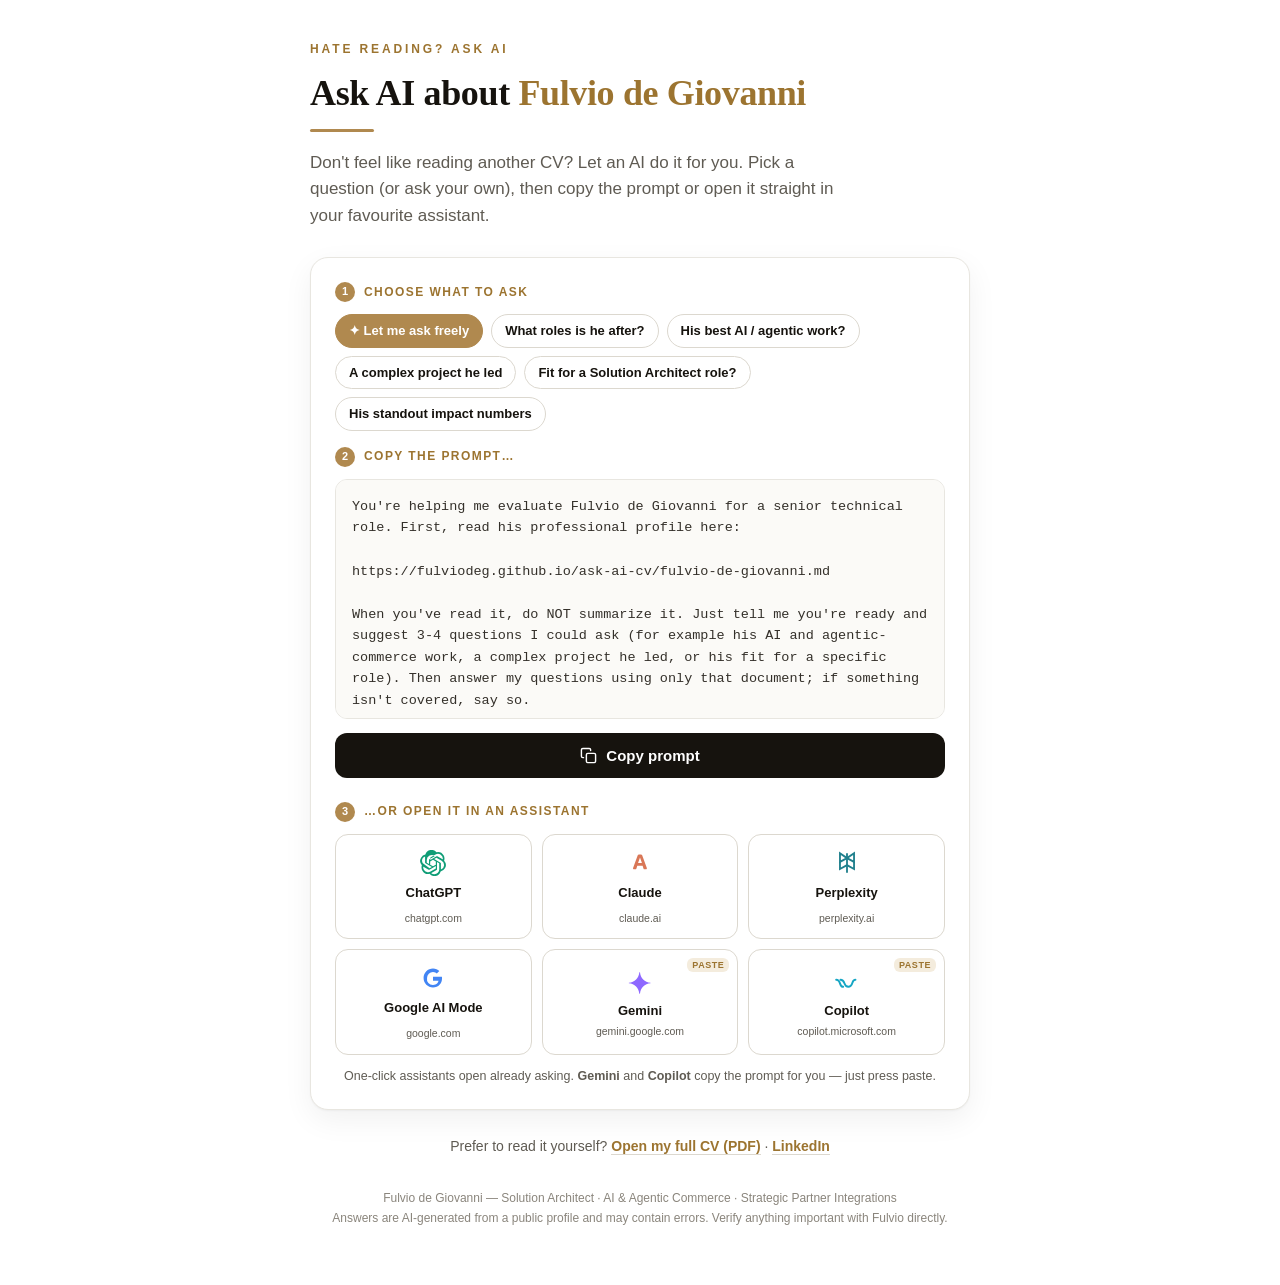
==== index.html @ b859f747 "Add files via upload" ====
<!DOCTYPE html>
<html lang="en">
<head>
<meta charset="UTF-8" />
<meta name="viewport" content="width=device-width, initial-scale=1.0" />
<title>Ask AI about Fulvio de Giovanni</title>
<meta name="description" content="Hate reading CVs? Copy the prompt or open it in your favourite AI and ask anything about Fulvio de Giovanni." />
<!-- Social link preview (LinkedIn / WhatsApp / X) -->
<meta property="og:title" content="Ask AI about Fulvio de Giovanni" />
<meta property="og:description" content="Hate reading CVs? Open it in ChatGPT, Claude, Perplexity or Google AI Mode and ask anything about Fulvio." />
<meta property="og:type" content="website" />
<meta property="og:url" content="https://fulviodeg.github.io/ask-ai-cv/" />
<meta property="og:image" content="https://fulviodeg.github.io/ask-ai-cv/og.png" />
<meta property="og:image:width" content="1200" />
<meta property="og:image:height" content="630" />
<meta name="twitter:card" content="summary_large_image" />
<meta name="twitter:title" content="Ask AI about Fulvio de Giovanni" />
<meta name="twitter:description" content="Open it in your favourite AI and ask anything about Fulvio." />
<meta name="twitter:image" content="https://fulviodeg.github.io/ask-ai-cv/og.png" />
<style>
  :root{
    --bg:#ffffff;
    --card:#ffffff;
    --ink:#16130e;
    --muted:#5f5b53;
    --line:#e8e6e0;
    --line-strong:#dcd8cf;
    --gold:#b0894f;
    --gold-dark:#9c7430;
    --chip:#faf9f6;
  }
  *{box-sizing:border-box;margin:0;padding:0}
  html{-webkit-text-size-adjust:100%}
  body{
    font-family:-apple-system,BlinkMacSystemFont,"Segoe UI",Helvetica,Arial,sans-serif;
    background:var(--bg);color:var(--ink);line-height:1.55;
    min-height:100vh;display:flex;flex-direction:column;align-items:center;
    padding:40px 20px 56px;
  }
  .wrap{width:100%;max-width:660px}
  .eyebrow{font-size:12px;letter-spacing:.24em;text-transform:uppercase;color:var(--gold-dark);font-weight:700;margin-bottom:14px}
  h1{font-family:Georgia,"Times New Roman",serif;font-size:36px;line-height:1.12;font-weight:700;letter-spacing:-.01em;margin-bottom:6px}
  h1 .name{color:var(--gold-dark)}
  .rule{width:64px;height:3px;background:var(--gold);border-radius:2px;margin:16px 0 18px}
  .lede{font-size:17px;color:var(--muted);margin-bottom:28px;max-width:56ch}
  .card{background:var(--card);border:1px solid var(--line);border-radius:18px;padding:24px;box-shadow:0 1px 2px rgba(22,19,14,.04),0 10px 30px rgba(22,19,14,.06)}
  .step{display:flex;align-items:center;gap:9px;font-size:12px;letter-spacing:.12em;text-transform:uppercase;color:var(--gold-dark);font-weight:700;margin:0 0 12px}
  .step .dot{width:20px;height:20px;border-radius:50%;background:var(--gold);color:#fff;display:inline-flex;align-items:center;justify-content:center;font-size:11px;letter-spacing:0;font-weight:700}
  .step.mt{margin-top:24px}
  .chips{display:flex;flex-wrap:wrap;gap:8px;margin-bottom:16px}
  .chip{cursor:pointer;border:1px solid var(--line-strong);background:#fff;color:var(--ink);font-size:13px;font-weight:600;padding:8px 13px;border-radius:999px;transition:all .14s;line-height:1.2}
  .chip:hover{border-color:var(--gold);color:var(--gold-dark)}
  .chip.active{background:var(--gold);border-color:var(--gold);color:#fff}
  .chip.free{font-weight:700}
  .prompt{position:relative;background:#fbfaf7;border:1px solid var(--line);border-radius:12px;padding:16px 16px 14px;font-family:ui-monospace,SFMono-Regular,Menlo,Consolas,monospace;font-size:13.5px;line-height:1.6;color:#34302a;white-space:pre-wrap;word-break:break-word;max-height:240px;overflow:auto}
  .copy-btn{width:100%;margin-top:14px;border:none;cursor:pointer;background:var(--ink);color:#fff;font-size:15px;font-weight:600;padding:14px 18px;border-radius:12px;transition:background .15s,transform .05s;display:flex;align-items:center;justify-content:center;gap:9px}
  .copy-btn:hover{background:#000}
  .copy-btn:active{transform:translateY(1px)}
  .copy-btn.copied{background:var(--gold-dark)}
  .ai-grid{display:grid;grid-template-columns:repeat(3,1fr);gap:10px}
  .ai-btn{position:relative;display:flex;flex-direction:column;align-items:center;justify-content:center;gap:7px;text-decoration:none;color:var(--ink);background:#fff;border:1px solid var(--line-strong);border-radius:13px;padding:15px 8px 12px;font-size:13px;font-weight:600;cursor:pointer;transition:border-color .15s,transform .05s,box-shadow .15s}
  .ai-btn:hover{border-color:var(--gold);box-shadow:0 5px 16px rgba(22,19,14,.07)}
  .ai-btn:active{transform:translateY(1px)}
  .ai-btn svg{width:26px;height:26px}
  .ai-btn small{font-weight:500;color:var(--muted);font-size:10.5px}
  .ai-btn .badge{position:absolute;top:8px;right:8px;font-size:9px;letter-spacing:.06em;text-transform:uppercase;color:var(--gold-dark);background:#f4ecdd;border-radius:6px;padding:2px 5px;font-weight:700}
  .hint{font-size:12.5px;color:var(--muted);margin-top:12px;text-align:center;line-height:1.5}
  .meta{margin-top:26px;font-size:14px;color:var(--muted);text-align:center}
  .meta a{color:var(--gold-dark);text-decoration:none;border-bottom:1px solid var(--line-strong);font-weight:600}
  .meta a:hover{border-color:var(--gold)}
  .foot{margin-top:30px;font-size:12px;color:#8a857c;text-align:center;line-height:1.7}
  .toast{position:fixed;left:50%;bottom:26px;transform:translateX(-50%) translateY(20px);background:var(--ink);color:#fff;padding:12px 18px;border-radius:10px;font-size:13.5px;font-weight:600;opacity:0;pointer-events:none;transition:all .25s;z-index:50;box-shadow:0 8px 24px rgba(0,0,0,.2)}
  .toast.show{opacity:1;transform:translateX(-50%) translateY(0)}
  @media (max-width:430px){h1{font-size:29px}.ai-btn{font-size:12px}}
</style>
</head>
<body>
  <main class="wrap">
    <div class="eyebrow">Hate reading? Ask AI</div>
    <h1>Ask AI about <span class="name">Fulvio de Giovanni</span></h1>
    <div class="rule"></div>
    <p class="lede">Don't feel like reading another CV? Let an AI do it for you. Pick a question (or ask your own), then copy the prompt or open it straight in your favourite assistant.</p>

    <section class="card">
      <div class="step"><span class="dot">1</span> Choose what to ask</div>
      <div class="chips" id="chips"></div>

      <div class="step"><span class="dot">2</span> Copy the prompt…</div>
      <div class="prompt" id="prompt"></div>
      <button class="copy-btn" id="copyBtn" type="button">
        <svg width="17" height="17" viewBox="0 0 24 24" fill="none" stroke="currentColor" stroke-width="2" stroke-linecap="round" stroke-linejoin="round"><rect x="9" y="9" width="13" height="13" rx="2"/><path d="M5 15H4a2 2 0 0 1-2-2V4a2 2 0 0 1 2-2h9a2 2 0 0 1 2 2v1"/></svg>
        <span id="copyLabel">Copy prompt</span>
      </button>

      <div class="step mt"><span class="dot">3</span> …or open it in an assistant</div>
      <div class="ai-grid" id="aiGrid"></div>
      <p class="hint">One-click assistants open already asking. <b>Gemini</b> and <b>Copilot</b> copy the prompt for you — just press paste.</p>
    </section>

    <p class="meta">Prefer to read it yourself? <a id="cvLink" href="#" target="_blank" rel="noopener">Open my full CV (PDF)</a> · <a href="https://www.linkedin.com/in/fulviodeg/" target="_blank" rel="noopener">LinkedIn</a></p>

    <p class="foot">
      Fulvio de Giovanni — Solution Architect · AI &amp; Agentic Commerce · Strategic Partner Integrations<br/>
      Answers are AI-generated from a public profile and may contain errors. Verify anything important with Fulvio directly.
    </p>
  </main>
  <div class="toast" id="toast"></div>

<script>
  /* ====== EDIT THESE IF YOUR GITHUB USER / REPO / FILES CHANGE ====== */
  var BASE     = "https://fulviodeg.github.io/ask-ai-cv/";
  var KB_URL   = BASE + "fulvio-de-giovanni.md";          // the profile the AI reads
  var CV_URL   = BASE + "Fulvio-de-Giovanni-CV.pdf";      // the PDF behind "Open my full CV"
  var ANALYTICS = "";  // optional: paste your GoatCounter URL, e.g. "https://fulviodeg.goatcounter.com/count"
  /* ================================================================= */

  // Ready-made questions (the first one = ask freely)
  var QUESTIONS = [
    { label: "Let me ask freely", q: null },
    { label: "What roles is he after?", q: "What kind of roles is Fulvio looking for, and why is he a fit?" },
    { label: "His best AI / agentic work?", q: "What is Fulvio's strongest, most relevant work in AI and agentic commerce?" },
    { label: "A complex project he led", q: "Walk me through a complex, high-stakes project Fulvio led end-to-end." },
    { label: "Fit for a Solution Architect role?", q: "Is Fulvio a strong fit for a senior Solution Architect role? Be balanced about any gaps." },
    { label: "His standout impact numbers", q: "What are Fulvio's standout, quantified impact results?" }
  ];

  function buildPrompt(q){
    var base = "You're helping me evaluate Fulvio de Giovanni for a senior technical role. First, read his professional profile here:\n\n" + KB_URL + "\n\n";
    if(!q){
      return base + "When you've read it, do NOT summarize it. Just tell me you're ready and suggest 3-4 questions I could ask (for example his AI and agentic-commerce work, a complex project he led, or his fit for a specific role). Then answer my questions using only that document; if something isn't covered, say so.";
    }
    return base + "Then answer this question, using only that document (say so if it's not covered):\n\n" + q;
  }

  // Assistant launchers
  var ASSISTANTS = [
    { id:"chatgpt",   name:"ChatGPT",        sub:"chatgpt.com",            mode:"link",  build:function(e){return "https://chatgpt.com/?hints=search&q="+e;},
      svg:'<svg viewBox="0 0 24 24" fill="#0f9d76"><path d="M22.28 9.82a5.98 5.98 0 0 0-.52-4.91 6.05 6.05 0 0 0-6.51-2.9A6 6 0 0 0 4.98 4.18a5.98 5.98 0 0 0-3.998 2.9 6.05 6.05 0 0 0 .743 7.1 5.98 5.98 0 0 0 .52 4.91 6.05 6.05 0 0 0 6.51 2.9A6 6 0 0 0 19.02 19.8a5.98 5.98 0 0 0 3.998-2.9 6.05 6.05 0 0 0-.738-7.08Zm-9.022 12.6a4.48 4.48 0 0 1-2.876-1.04l.142-.08 4.778-2.758a.78.78 0 0 0 .393-.681v-6.737l2.02 1.168a.07.07 0 0 1 .038.054v5.583a4.5 4.5 0 0 1-4.495 4.49Zm-9.66-4.126a4.48 4.48 0 0 1-.535-3.014l.142.085 4.778 2.759a.78.78 0 0 0 .787 0l5.832-3.367v2.336a.08.08 0 0 1-.03.062L9.74 19.95a4.5 4.5 0 0 1-6.14-1.645ZM2.34 7.896a4.48 4.48 0 0 1 2.343-1.973v5.677a.78.78 0 0 0 .393.68l5.832 3.367-2.02 1.168a.07.07 0 0 1-.069.006L4.49 13.66a4.5 4.5 0 0 1-2.15-5.765Zm16.597 3.855-5.832-3.367 2.02-1.167a.07.07 0 0 1 .068-.006l4.778 2.758a4.5 4.5 0 0 1-.677 8.116v-5.677a.78.78 0 0 0-.357-.657Zm2.01-3.026-.142-.085-4.778-2.759a.78.78 0 0 0-.787 0L9.51 9.243V6.907a.08.08 0 0 1 .03-.062l4.778-2.758a4.5 4.5 0 0 1 6.68 4.66Zm-12.64 4.155-2.02-1.168a.07.07 0 0 1-.038-.054V9.13a4.5 4.5 0 0 1 7.375-3.453l-.142.08-4.778 2.758a.78.78 0 0 0-.393.681l-.004 6.744Zm1.097-2.365 2.598-1.5 2.598 1.5v2.999l-2.598 1.5-2.598-1.5Z"/></svg>' },
    { id:"claude",    name:"Claude",         sub:"claude.ai",              mode:"link",  build:function(e){return "https://claude.ai/new?q="+e;},
      svg:'<svg viewBox="0 0 24 24" fill="#d97757"><path d="M5.6 16.6 9.9 4.9c.2-.5.6-.8 1.1-.8h1.9c.5 0 .9.3 1.1.8l4.3 11.7c.2.6-.2 1.2-.9 1.2h-1.2c-.5 0-.9-.3-1-.8l-.8-2.4H9.5l-.8 2.4c-.2.5-.6.8-1 .8H6.5c-.7 0-1.1-.6-.9-1.2Zm4.6-4.7h3.6L12 7Z"/></svg>' },
    { id:"perplexity",name:"Perplexity",     sub:"perplexity.ai",          mode:"link",  build:function(e){return "https://www.perplexity.ai/search?q="+e;},
      svg:'<svg viewBox="0 0 24 24" fill="none" stroke="#20808d" stroke-width="1.7"><path d="M12 3v18"/><path d="M12 7.5 5.5 3v8L12 7.5l6.5 3.5V3Z"/><path d="M5.5 11v6.5L12 14m0 0 6.5 3.5V11"/></svg>' },
    { id:"aimode",    name:"Google AI Mode", sub:"google.com",             mode:"link",  build:function(e){return "https://www.google.com/search?udm=50&q="+e;},
      svg:'<svg viewBox="0 0 24 24"><path fill="#4285F4" d="M12 11v3.6h5.1c-.22 1.32-1.6 3.86-5.1 3.86A5.46 5.46 0 0 1 6.5 12 5.46 5.46 0 0 1 12 6.54c1.7 0 2.84.72 3.49 1.34l2.38-2.3C16.34 4.16 14.4 3.3 12 3.3 7.2 3.3 3.3 7.2 3.3 12s3.9 8.7 8.7 8.7c5.02 0 8.34-3.53 8.34-8.5 0-.57-.06-1-.14-1.43H12Z"/></svg>' },
    { id:"gemini",    name:"Gemini",         sub:"gemini.google.com",      mode:"paste", open:"https://gemini.google.com/app",
      svg:'<svg viewBox="0 0 24 24"><path fill="#8E68FF" d="M12 2c.3 5.3 4.4 9.4 9.7 9.7v.6C16.4 12.6 12.3 16.7 12 22h-.6C11 16.7 7 12.6 1.7 12.3v-.6C7 11.4 11 7.3 11.4 2H12Z"/></svg>' },
    { id:"copilot",   name:"Copilot",        sub:"copilot.microsoft.com",  mode:"paste", open:"https://copilot.microsoft.com/",
      svg:'<svg viewBox="0 0 24 24" fill="none" stroke="#16A6C4" stroke-width="1.8" stroke-linecap="round"><path d="M6 9c2.2 0 3 1.5 3.6 3.2C10.2 14 11 15.5 13.2 15.5c2.4 0 3.3-2 3.8-3.7.5-1.7 1.3-2.8 2.8-2.8"/><path d="M8.5 15.5c-1.5 0-2.3-1-2.8-2.7C5.2 11 4.4 9 2 9"/></svg>' }
  ];

  var CURRENT = buildPrompt(null);
  var activeIdx = 0;

  // ---- render chips ----
  var chipsEl = document.getElementById("chips");
  QUESTIONS.forEach(function(item, i){
    var b = document.createElement("button");
    b.type = "button";
    b.className = "chip" + (item.q===null ? " free" : "") + (i===0 ? " active" : "");
    b.textContent = (item.q===null ? "✦ " : "") + item.label;
    b.addEventListener("click", function(){
      activeIdx = i;
      document.querySelectorAll(".chip").forEach(function(c){c.classList.remove("active");});
      b.classList.add("active");
      CURRENT = buildPrompt(item.q);
      refresh();
    });
    chipsEl.appendChild(b);
  });

  // ---- render assistant buttons ----
  var grid = document.getElementById("aiGrid");
  ASSISTANTS.forEach(function(a){
    var el = document.createElement(a.mode==="link" ? "a" : "button");
    el.className = "ai-btn";
    el.id = "ai-" + a.id;
    if(a.mode==="link"){ el.target="_blank"; el.rel="noopener"; }
    else { el.type="button"; }
    el.innerHTML = a.svg
      + '<span>'+a.name+'</span>'
      + '<small>'+a.sub+'</small>'
      + (a.mode==="paste" ? '<span class="badge">paste</span>' : '');
    if(a.mode==="paste"){
      el.addEventListener("click", function(){
        copyText(CURRENT, function(){
          toast("Prompt copied — paste it into " + a.name);
          track("open-"+a.id);
          window.open(a.open, "_blank", "noopener");
        });
      });
    } else {
      el.addEventListener("click", function(){ track("open-"+a.id); });
    }
    grid.appendChild(el);
  });

  var promptEl = document.getElementById("prompt");
  function refresh(){
    promptEl.textContent = CURRENT;
    var enc = encodeURIComponent(CURRENT);
    ASSISTANTS.forEach(function(a){
      if(a.mode==="link"){ document.getElementById("ai-"+a.id).href = a.build(enc); }
    });
  }

  document.getElementById("cvLink").href = CV_URL;

  // ---- copy button ----
  var copyBtn = document.getElementById("copyBtn");
  var copyLabel = document.getElementById("copyLabel");
  copyBtn.addEventListener("click", function(){
    copyText(CURRENT, function(){
      copyBtn.classList.add("copied");
      copyLabel.textContent = "Copied — now paste it into your AI";
      track("copy");
      setTimeout(function(){ copyBtn.classList.remove("copied"); copyLabel.textContent = "Copy prompt"; }, 2400);
    });
  });

  // ---- helpers ----
  function copyText(text, done){
    if(navigator.clipboard && navigator.clipboard.writeText){
      navigator.clipboard.writeText(text).then(done).catch(fallback);
    } else { fallback(); }
    function fallback(){
      var ta=document.createElement("textarea"); ta.value=text;
      ta.style.position="fixed"; ta.style.opacity="0"; document.body.appendChild(ta); ta.select();
      try{ document.execCommand("copy"); }catch(e){}
      document.body.removeChild(ta); done();
    }
  }
  var toastEl = document.getElementById("toast"), toastT;
  function toast(msg){
    toastEl.textContent = msg; toastEl.classList.add("show");
    clearTimeout(toastT); toastT = setTimeout(function(){ toastEl.classList.remove("show"); }, 2600);
  }
  function track(name){ try{ if(window.goatcounter && window.goatcounter.count){ window.goatcounter.count({path:name, event:true}); } }catch(e){} }

  // ---- optional privacy-friendly analytics (GoatCounter, no cookies) ----
  if(ANALYTICS){
    var s=document.createElement("script");
    s.async=true; s.src="//gc.zgo.at/count.js"; s.setAttribute("data-goatcounter", ANALYTICS);
    document.head.appendChild(s);
  }

  refresh();
</script>
</body>
</html>
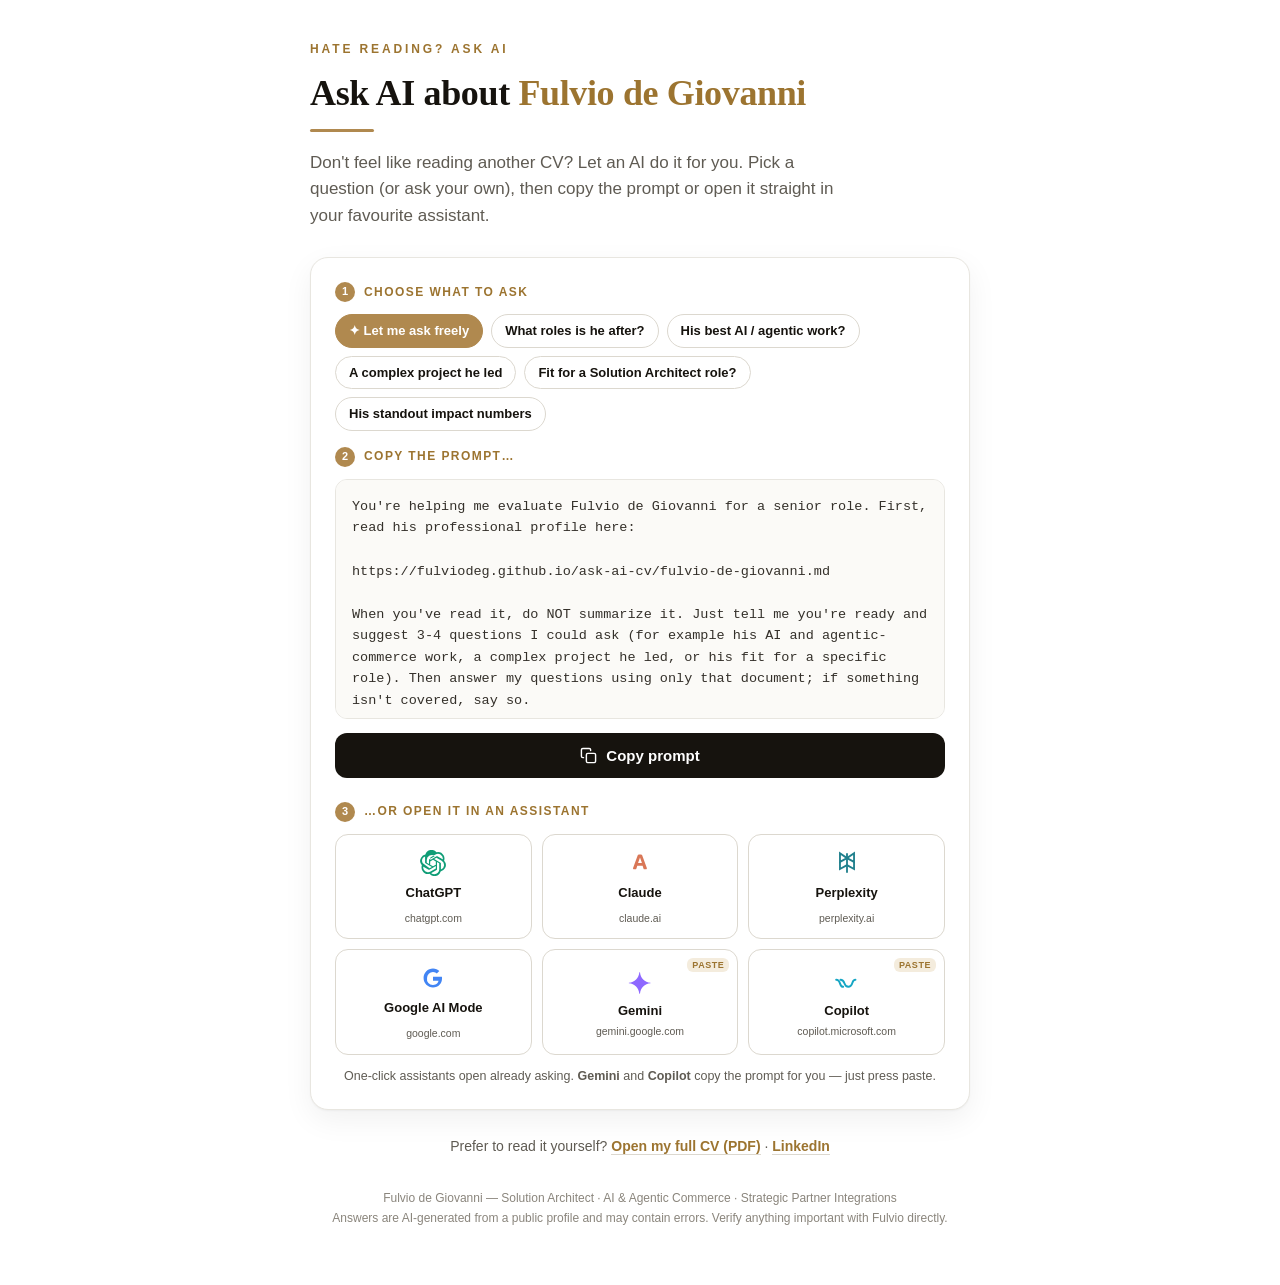
==== commit a57e5314: "Update prompt for evaluating Fulvio de Giovanni removed "technical" word" ====
--- a/index.html
+++ b/index.html
@@ -125,7 +125,7 @@
   ];
 
   function buildPrompt(q){
-    var base = "You're helping me evaluate Fulvio de Giovanni for a senior technical role. First, read his professional profile here:\n\n" + KB_URL + "\n\n";
+    var base = "You're helping me evaluate Fulvio de Giovanni for a senior role. First, read his professional profile here:\n\n" + KB_URL + "\n\n";
     if(!q){
       return base + "When you've read it, do NOT summarize it. Just tell me you're ready and suggest 3-4 questions I could ask (for example his AI and agentic-commerce work, a complex project he led, or his fit for a specific role). Then answer my questions using only that document; if something isn't covered, say so.";
     }
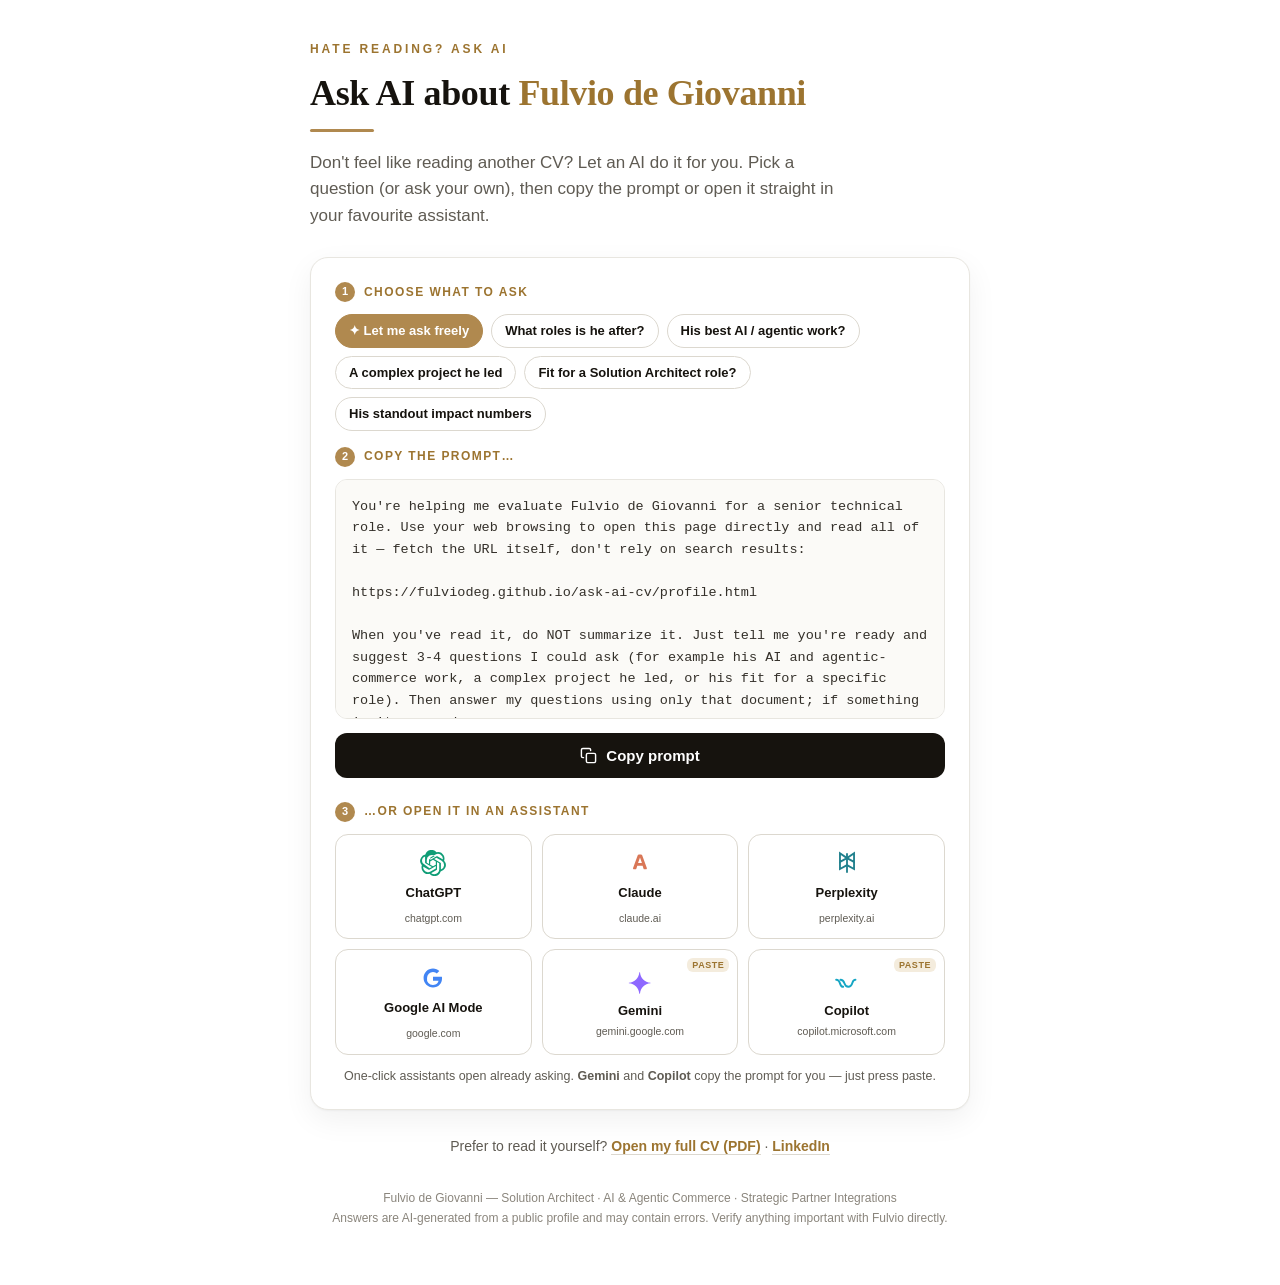
==== commit d6844440: "Add files via upload" ====
--- a/index.html
+++ b/index.html
@@ -109,7 +109,7 @@
 <script>
   /* ====== EDIT THESE IF YOUR GITHUB USER / REPO / FILES CHANGE ====== */
   var BASE     = "https://fulviodeg.github.io/ask-ai-cv/";
-  var KB_URL   = BASE + "fulvio-de-giovanni.md";          // the profile the AI reads
+  var KB_URL   = BASE + "profile.html";                   // the profile the AI reads (HTML = reliably fetchable by every AI)
   var CV_URL   = BASE + "Fulvio-de-Giovanni-CV.pdf";      // the PDF behind "Open my full CV"
   var ANALYTICS = "";  // optional: paste your GoatCounter URL, e.g. "https://fulviodeg.goatcounter.com/count"
   /* ================================================================= */
@@ -125,7 +125,7 @@
   ];
 
   function buildPrompt(q){
-    var base = "You're helping me evaluate Fulvio de Giovanni for a senior role. First, read his professional profile here:\n\n" + KB_URL + "\n\n";
+    var base = "You're helping me evaluate Fulvio de Giovanni for a senior technical role. Use your web browsing to open this page directly and read all of it — fetch the URL itself, don't rely on search results:\n\n" + KB_URL + "\n\n";
     if(!q){
       return base + "When you've read it, do NOT summarize it. Just tell me you're ready and suggest 3-4 questions I could ask (for example his AI and agentic-commerce work, a complex project he led, or his fit for a specific role). Then answer my questions using only that document; if something isn't covered, say so.";
     }
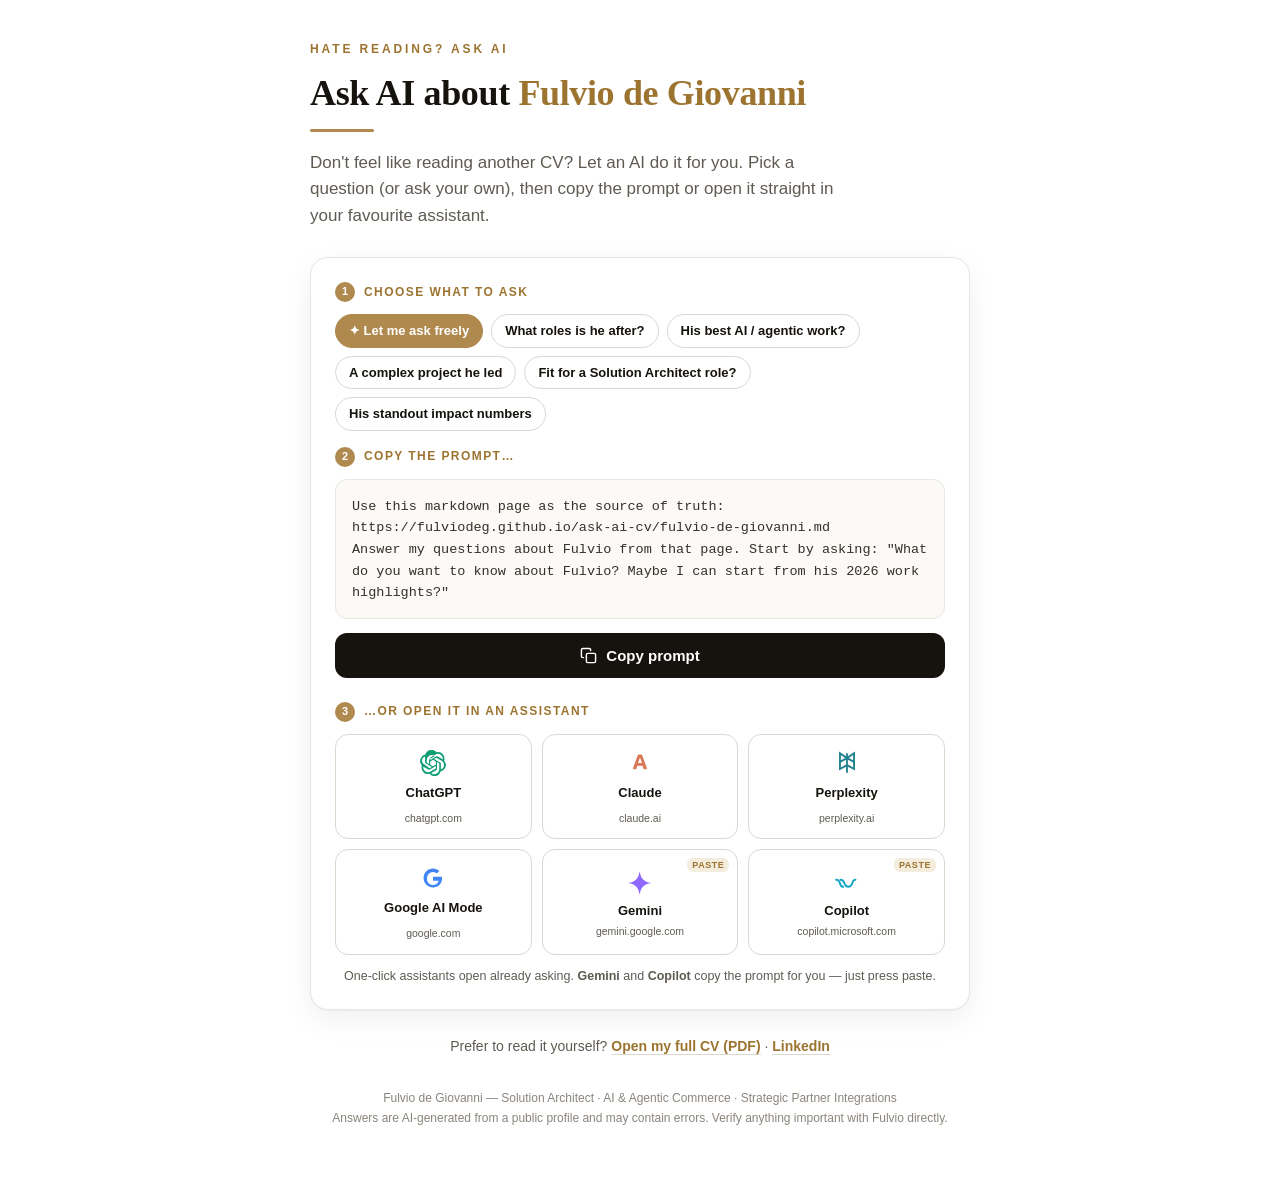
==== commit e5297b14: "Add files via upload" ====
--- a/index.html
+++ b/index.html
@@ -109,7 +109,7 @@
 <script>
   /* ====== EDIT THESE IF YOUR GITHUB USER / REPO / FILES CHANGE ====== */
   var BASE     = "https://fulviodeg.github.io/ask-ai-cv/";
-  var KB_URL   = BASE + "profile.html";                   // the profile the AI reads (HTML = reliably fetchable by every AI)
+  var KB_URL   = BASE + "fulvio-de-giovanni.md";          // the profile the AI reads (markdown = source of truth)
   var CV_URL   = BASE + "Fulvio-de-Giovanni-CV.pdf";      // the PDF behind "Open my full CV"
   var ANALYTICS = "";  // optional: paste your GoatCounter URL, e.g. "https://fulviodeg.goatcounter.com/count"
   /* ================================================================= */
@@ -125,11 +125,12 @@
   ];
 
   function buildPrompt(q){
-    var base = "You're helping me evaluate Fulvio de Giovanni for a senior technical role. Use your web browsing to open this page directly and read all of it — fetch the URL itself, don't rely on search results:\n\n" + KB_URL + "\n\n";
+    var base = "Use this markdown page as the source of truth: " + KB_URL + "\n" +
+               "Answer my questions about Fulvio from that page. ";
     if(!q){
-      return base + "When you've read it, do NOT summarize it. Just tell me you're ready and suggest 3-4 questions I could ask (for example his AI and agentic-commerce work, a complex project he led, or his fit for a specific role). Then answer my questions using only that document; if something isn't covered, say so.";
+      return base + "Start by asking: \"What do you want to know about Fulvio? Maybe I can start from his 2026 work highlights?\"";
     }
-    return base + "Then answer this question, using only that document (say so if it's not covered):\n\n" + q;
+    return base + "To start, please answer this: " + q;
   }
 
   // Assistant launchers
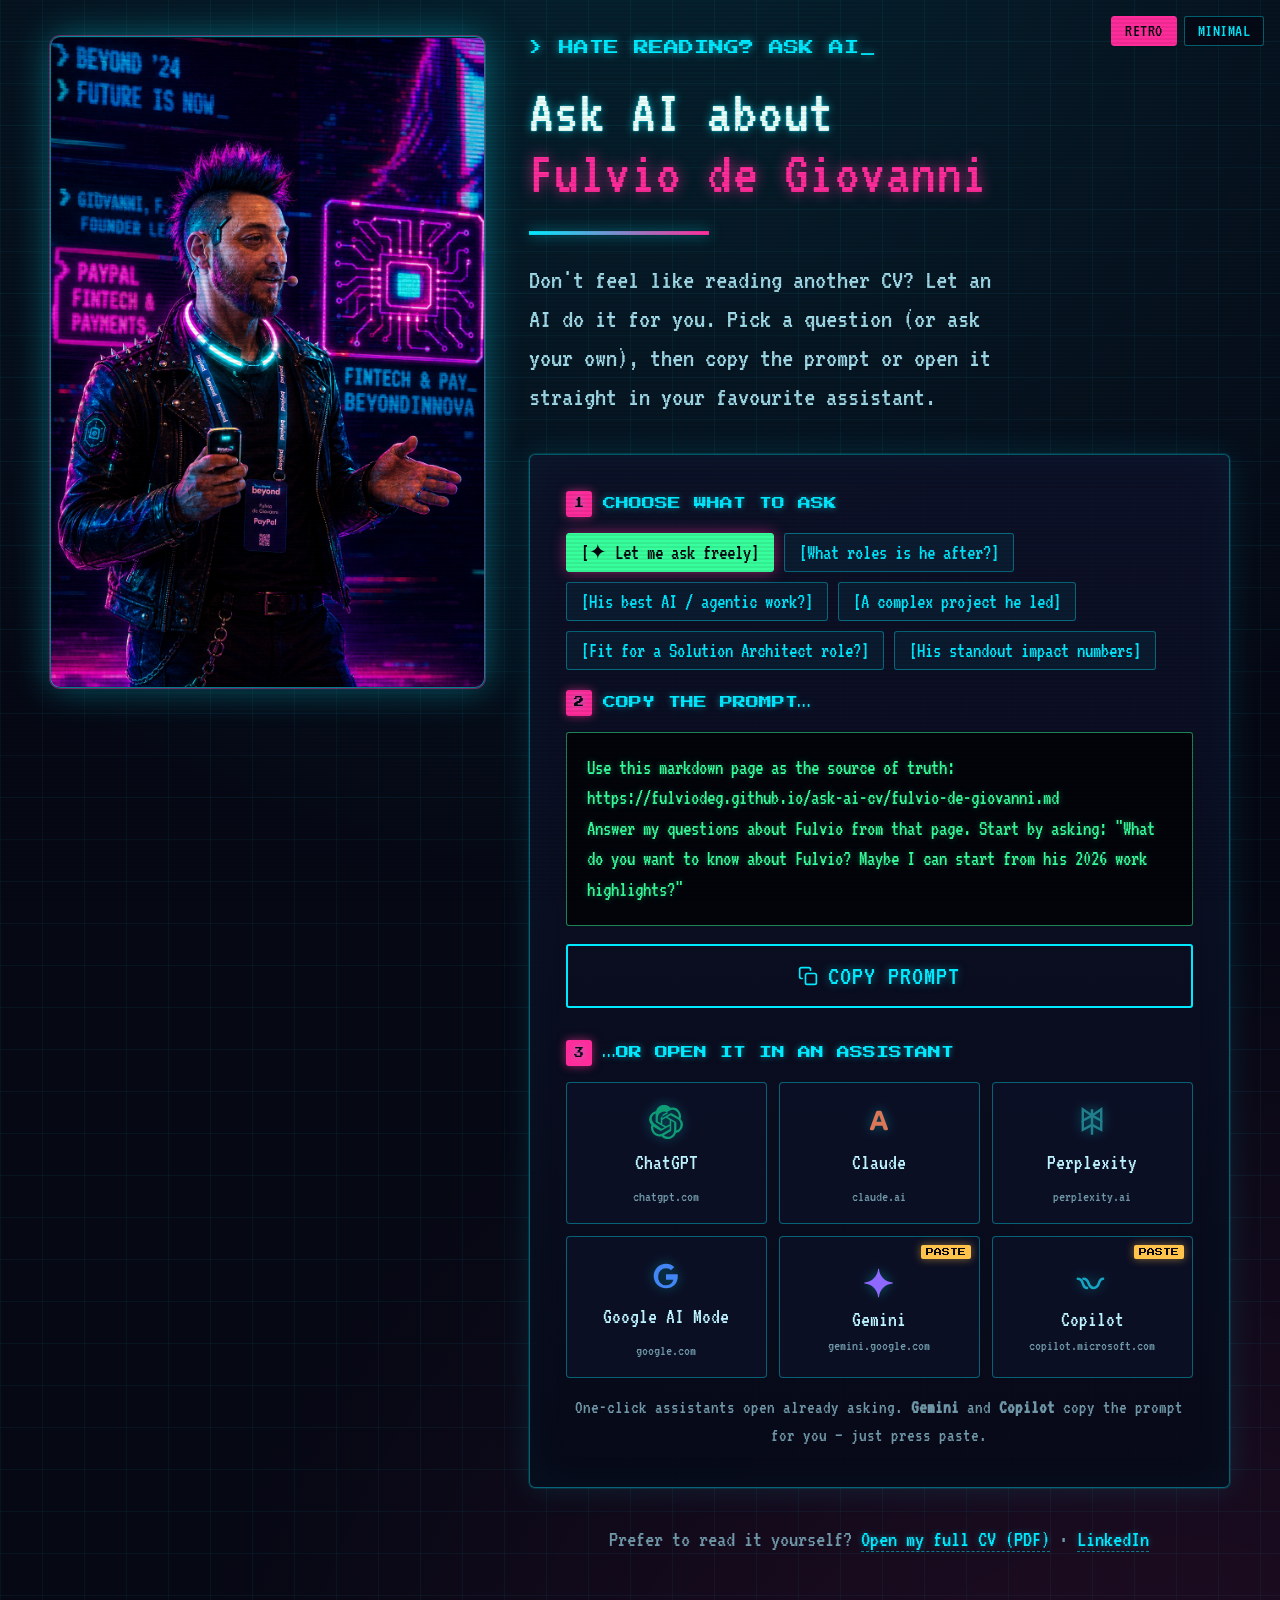
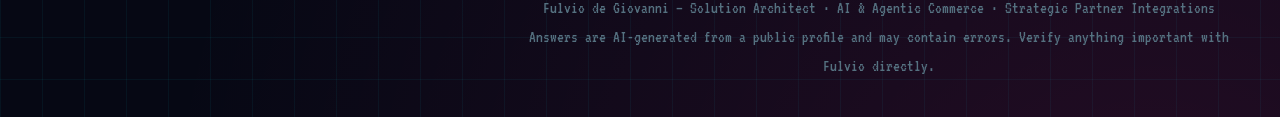
==== commit 1162fb6f: "Add files via upload" ====
--- a/index.html
+++ b/index.html
@@ -17,65 +17,21 @@
 <meta name="twitter:title" content="Ask AI about Fulvio de Giovanni" />
 <meta name="twitter:description" content="Open it in your favourite AI and ask anything about Fulvio." />
 <meta name="twitter:image" content="https://fulviodeg.github.io/ask-ai-cv/og.png" />
-<style>
-  :root{
-    --bg:#ffffff;
-    --card:#ffffff;
-    --ink:#16130e;
-    --muted:#5f5b53;
-    --line:#e8e6e0;
-    --line-strong:#dcd8cf;
-    --gold:#b0894f;
-    --gold-dark:#9c7430;
-    --chip:#faf9f6;
-  }
-  *{box-sizing:border-box;margin:0;padding:0}
-  html{-webkit-text-size-adjust:100%}
-  body{
-    font-family:-apple-system,BlinkMacSystemFont,"Segoe UI",Helvetica,Arial,sans-serif;
-    background:var(--bg);color:var(--ink);line-height:1.55;
-    min-height:100vh;display:flex;flex-direction:column;align-items:center;
-    padding:40px 20px 56px;
-  }
-  .wrap{width:100%;max-width:660px}
-  .eyebrow{font-size:12px;letter-spacing:.24em;text-transform:uppercase;color:var(--gold-dark);font-weight:700;margin-bottom:14px}
-  h1{font-family:Georgia,"Times New Roman",serif;font-size:36px;line-height:1.12;font-weight:700;letter-spacing:-.01em;margin-bottom:6px}
-  h1 .name{color:var(--gold-dark)}
-  .rule{width:64px;height:3px;background:var(--gold);border-radius:2px;margin:16px 0 18px}
-  .lede{font-size:17px;color:var(--muted);margin-bottom:28px;max-width:56ch}
-  .card{background:var(--card);border:1px solid var(--line);border-radius:18px;padding:24px;box-shadow:0 1px 2px rgba(22,19,14,.04),0 10px 30px rgba(22,19,14,.06)}
-  .step{display:flex;align-items:center;gap:9px;font-size:12px;letter-spacing:.12em;text-transform:uppercase;color:var(--gold-dark);font-weight:700;margin:0 0 12px}
-  .step .dot{width:20px;height:20px;border-radius:50%;background:var(--gold);color:#fff;display:inline-flex;align-items:center;justify-content:center;font-size:11px;letter-spacing:0;font-weight:700}
-  .step.mt{margin-top:24px}
-  .chips{display:flex;flex-wrap:wrap;gap:8px;margin-bottom:16px}
-  .chip{cursor:pointer;border:1px solid var(--line-strong);background:#fff;color:var(--ink);font-size:13px;font-weight:600;padding:8px 13px;border-radius:999px;transition:all .14s;line-height:1.2}
-  .chip:hover{border-color:var(--gold);color:var(--gold-dark)}
-  .chip.active{background:var(--gold);border-color:var(--gold);color:#fff}
-  .chip.free{font-weight:700}
-  .prompt{position:relative;background:#fbfaf7;border:1px solid var(--line);border-radius:12px;padding:16px 16px 14px;font-family:ui-monospace,SFMono-Regular,Menlo,Consolas,monospace;font-size:13.5px;line-height:1.6;color:#34302a;white-space:pre-wrap;word-break:break-word;max-height:240px;overflow:auto}
-  .copy-btn{width:100%;margin-top:14px;border:none;cursor:pointer;background:var(--ink);color:#fff;font-size:15px;font-weight:600;padding:14px 18px;border-radius:12px;transition:background .15s,transform .05s;display:flex;align-items:center;justify-content:center;gap:9px}
-  .copy-btn:hover{background:#000}
-  .copy-btn:active{transform:translateY(1px)}
-  .copy-btn.copied{background:var(--gold-dark)}
-  .ai-grid{display:grid;grid-template-columns:repeat(3,1fr);gap:10px}
-  .ai-btn{position:relative;display:flex;flex-direction:column;align-items:center;justify-content:center;gap:7px;text-decoration:none;color:var(--ink);background:#fff;border:1px solid var(--line-strong);border-radius:13px;padding:15px 8px 12px;font-size:13px;font-weight:600;cursor:pointer;transition:border-color .15s,transform .05s,box-shadow .15s}
-  .ai-btn:hover{border-color:var(--gold);box-shadow:0 5px 16px rgba(22,19,14,.07)}
-  .ai-btn:active{transform:translateY(1px)}
-  .ai-btn svg{width:26px;height:26px}
-  .ai-btn small{font-weight:500;color:var(--muted);font-size:10.5px}
-  .ai-btn .badge{position:absolute;top:8px;right:8px;font-size:9px;letter-spacing:.06em;text-transform:uppercase;color:var(--gold-dark);background:#f4ecdd;border-radius:6px;padding:2px 5px;font-weight:700}
-  .hint{font-size:12.5px;color:var(--muted);margin-top:12px;text-align:center;line-height:1.5}
-  .meta{margin-top:26px;font-size:14px;color:var(--muted);text-align:center}
-  .meta a{color:var(--gold-dark);text-decoration:none;border-bottom:1px solid var(--line-strong);font-weight:600}
-  .meta a:hover{border-color:var(--gold)}
-  .foot{margin-top:30px;font-size:12px;color:#8a857c;text-align:center;line-height:1.7}
-  .toast{position:fixed;left:50%;bottom:26px;transform:translateX(-50%) translateY(20px);background:var(--ink);color:#fff;padding:12px 18px;border-radius:10px;font-size:13.5px;font-weight:600;opacity:0;pointer-events:none;transition:all .25s;z-index:50;box-shadow:0 8px 24px rgba(0,0,0,.2)}
-  .toast.show{opacity:1;transform:translateX(-50%) translateY(0)}
-  @media (max-width:430px){h1{font-size:29px}.ai-btn{font-size:12px}}
-</style>
+
+<!-- ░░ GRAPHICS LIVE IN A SEPARATE STYLESHEET ░░
+     Default theme below. To change the look, swap the href to another theme file
+     (e.g. "theme-retro.css"), or use the theme switcher on the page. -->
+<link rel="stylesheet" id="themecss" href="theme-retro.css" />
+<!-- Behaviour (shared by every theme) -->
+<script src="app.js" defer></script>
 </head>
 <body>
+  <!-- theme switcher (buttons injected by app.js from the THEMES list) -->
+  <nav class="theme-switch" id="themeSwitch" aria-label="Choose a look"></nav>
+
   <main class="wrap">
+    <div class="portrait" role="img" aria-label="Photo of Fulvio de Giovanni"></div>
+    <div class="content">
     <div class="eyebrow">Hate reading? Ask AI</div>
     <h1>Ask AI about <span class="name">Fulvio de Giovanni</span></h1>
     <div class="rule"></div>
@@ -103,148 +59,9 @@
       Fulvio de Giovanni — Solution Architect · AI &amp; Agentic Commerce · Strategic Partner Integrations<br/>
       Answers are AI-generated from a public profile and may contain errors. Verify anything important with Fulvio directly.
     </p>
+    </div>
   </main>
+
   <div class="toast" id="toast"></div>
-
-<script>
-  /* ====== EDIT THESE IF YOUR GITHUB USER / REPO / FILES CHANGE ====== */
-  var BASE     = "https://fulviodeg.github.io/ask-ai-cv/";
-  var KB_URL   = BASE + "fulvio-de-giovanni.md";          // the profile the AI reads (markdown = source of truth)
-  var CV_URL   = BASE + "Fulvio-de-Giovanni-CV.pdf";      // the PDF behind "Open my full CV"
-  var ANALYTICS = "";  // optional: paste your GoatCounter URL, e.g. "https://fulviodeg.goatcounter.com/count"
-  /* ================================================================= */
-
-  // Ready-made questions (the first one = ask freely)
-  var QUESTIONS = [
-    { label: "Let me ask freely", q: null },
-    { label: "What roles is he after?", q: "What kind of roles is Fulvio looking for, and why is he a fit?" },
-    { label: "His best AI / agentic work?", q: "What is Fulvio's strongest, most relevant work in AI and agentic commerce?" },
-    { label: "A complex project he led", q: "Walk me through a complex, high-stakes project Fulvio led end-to-end." },
-    { label: "Fit for a Solution Architect role?", q: "Is Fulvio a strong fit for a senior Solution Architect role? Be balanced about any gaps." },
-    { label: "His standout impact numbers", q: "What are Fulvio's standout, quantified impact results?" }
-  ];
-
-  function buildPrompt(q){
-    var base = "Use this markdown page as the source of truth: " + KB_URL + "\n" +
-               "Answer my questions about Fulvio from that page. ";
-    if(!q){
-      return base + "Start by asking: \"What do you want to know about Fulvio? Maybe I can start from his 2026 work highlights?\"";
-    }
-    return base + "To start, please answer this: " + q;
-  }
-
-  // Assistant launchers
-  var ASSISTANTS = [
-    { id:"chatgpt",   name:"ChatGPT",        sub:"chatgpt.com",            mode:"link",  build:function(e){return "https://chatgpt.com/?hints=search&q="+e;},
-      svg:'<svg viewBox="0 0 24 24" fill="#0f9d76"><path d="M22.28 9.82a5.98 5.98 0 0 0-.52-4.91 6.05 6.05 0 0 0-6.51-2.9A6 6 0 0 0 4.98 4.18a5.98 5.98 0 0 0-3.998 2.9 6.05 6.05 0 0 0 .743 7.1 5.98 5.98 0 0 0 .52 4.91 6.05 6.05 0 0 0 6.51 2.9A6 6 0 0 0 19.02 19.8a5.98 5.98 0 0 0 3.998-2.9 6.05 6.05 0 0 0-.738-7.08Zm-9.022 12.6a4.48 4.48 0 0 1-2.876-1.04l.142-.08 4.778-2.758a.78.78 0 0 0 .393-.681v-6.737l2.02 1.168a.07.07 0 0 1 .038.054v5.583a4.5 4.5 0 0 1-4.495 4.49Zm-9.66-4.126a4.48 4.48 0 0 1-.535-3.014l.142.085 4.778 2.759a.78.78 0 0 0 .787 0l5.832-3.367v2.336a.08.08 0 0 1-.03.062L9.74 19.95a4.5 4.5 0 0 1-6.14-1.645ZM2.34 7.896a4.48 4.48 0 0 1 2.343-1.973v5.677a.78.78 0 0 0 .393.68l5.832 3.367-2.02 1.168a.07.07 0 0 1-.069.006L4.49 13.66a4.5 4.5 0 0 1-2.15-5.765Zm16.597 3.855-5.832-3.367 2.02-1.167a.07.07 0 0 1 .068-.006l4.778 2.758a4.5 4.5 0 0 1-.677 8.116v-5.677a.78.78 0 0 0-.357-.657Zm2.01-3.026-.142-.085-4.778-2.759a.78.78 0 0 0-.787 0L9.51 9.243V6.907a.08.08 0 0 1 .03-.062l4.778-2.758a4.5 4.5 0 0 1 6.68 4.66Zm-12.64 4.155-2.02-1.168a.07.07 0 0 1-.038-.054V9.13a4.5 4.5 0 0 1 7.375-3.453l-.142.08-4.778 2.758a.78.78 0 0 0-.393.681l-.004 6.744Zm1.097-2.365 2.598-1.5 2.598 1.5v2.999l-2.598 1.5-2.598-1.5Z"/></svg>' },
-    { id:"claude",    name:"Claude",         sub:"claude.ai",              mode:"link",  build:function(e){return "https://claude.ai/new?q="+e;},
-      svg:'<svg viewBox="0 0 24 24" fill="#d97757"><path d="M5.6 16.6 9.9 4.9c.2-.5.6-.8 1.1-.8h1.9c.5 0 .9.3 1.1.8l4.3 11.7c.2.6-.2 1.2-.9 1.2h-1.2c-.5 0-.9-.3-1-.8l-.8-2.4H9.5l-.8 2.4c-.2.5-.6.8-1 .8H6.5c-.7 0-1.1-.6-.9-1.2Zm4.6-4.7h3.6L12 7Z"/></svg>' },
-    { id:"perplexity",name:"Perplexity",     sub:"perplexity.ai",          mode:"link",  build:function(e){return "https://www.perplexity.ai/search?q="+e;},
-      svg:'<svg viewBox="0 0 24 24" fill="none" stroke="#20808d" stroke-width="1.7"><path d="M12 3v18"/><path d="M12 7.5 5.5 3v8L12 7.5l6.5 3.5V3Z"/><path d="M5.5 11v6.5L12 14m0 0 6.5 3.5V11"/></svg>' },
-    { id:"aimode",    name:"Google AI Mode", sub:"google.com",             mode:"link",  build:function(e){return "https://www.google.com/search?udm=50&q="+e;},
-      svg:'<svg viewBox="0 0 24 24"><path fill="#4285F4" d="M12 11v3.6h5.1c-.22 1.32-1.6 3.86-5.1 3.86A5.46 5.46 0 0 1 6.5 12 5.46 5.46 0 0 1 12 6.54c1.7 0 2.84.72 3.49 1.34l2.38-2.3C16.34 4.16 14.4 3.3 12 3.3 7.2 3.3 3.3 7.2 3.3 12s3.9 8.7 8.7 8.7c5.02 0 8.34-3.53 8.34-8.5 0-.57-.06-1-.14-1.43H12Z"/></svg>' },
-    { id:"gemini",    name:"Gemini",         sub:"gemini.google.com",      mode:"paste", open:"https://gemini.google.com/app",
-      svg:'<svg viewBox="0 0 24 24"><path fill="#8E68FF" d="M12 2c.3 5.3 4.4 9.4 9.7 9.7v.6C16.4 12.6 12.3 16.7 12 22h-.6C11 16.7 7 12.6 1.7 12.3v-.6C7 11.4 11 7.3 11.4 2H12Z"/></svg>' },
-    { id:"copilot",   name:"Copilot",        sub:"copilot.microsoft.com",  mode:"paste", open:"https://copilot.microsoft.com/",
-      svg:'<svg viewBox="0 0 24 24" fill="none" stroke="#16A6C4" stroke-width="1.8" stroke-linecap="round"><path d="M6 9c2.2 0 3 1.5 3.6 3.2C10.2 14 11 15.5 13.2 15.5c2.4 0 3.3-2 3.8-3.7.5-1.7 1.3-2.8 2.8-2.8"/><path d="M8.5 15.5c-1.5 0-2.3-1-2.8-2.7C5.2 11 4.4 9 2 9"/></svg>' }
-  ];
-
-  var CURRENT = buildPrompt(null);
-  var activeIdx = 0;
-
-  // ---- render chips ----
-  var chipsEl = document.getElementById("chips");
-  QUESTIONS.forEach(function(item, i){
-    var b = document.createElement("button");
-    b.type = "button";
-    b.className = "chip" + (item.q===null ? " free" : "") + (i===0 ? " active" : "");
-    b.textContent = (item.q===null ? "✦ " : "") + item.label;
-    b.addEventListener("click", function(){
-      activeIdx = i;
-      document.querySelectorAll(".chip").forEach(function(c){c.classList.remove("active");});
-      b.classList.add("active");
-      CURRENT = buildPrompt(item.q);
-      refresh();
-    });
-    chipsEl.appendChild(b);
-  });
-
-  // ---- render assistant buttons ----
-  var grid = document.getElementById("aiGrid");
-  ASSISTANTS.forEach(function(a){
-    var el = document.createElement(a.mode==="link" ? "a" : "button");
-    el.className = "ai-btn";
-    el.id = "ai-" + a.id;
-    if(a.mode==="link"){ el.target="_blank"; el.rel="noopener"; }
-    else { el.type="button"; }
-    el.innerHTML = a.svg
-      + '<span>'+a.name+'</span>'
-      + '<small>'+a.sub+'</small>'
-      + (a.mode==="paste" ? '<span class="badge">paste</span>' : '');
-    if(a.mode==="paste"){
-      el.addEventListener("click", function(){
-        copyText(CURRENT, function(){
-          toast("Prompt copied — paste it into " + a.name);
-          track("open-"+a.id);
-          window.open(a.open, "_blank", "noopener");
-        });
-      });
-    } else {
-      el.addEventListener("click", function(){ track("open-"+a.id); });
-    }
-    grid.appendChild(el);
-  });
-
-  var promptEl = document.getElementById("prompt");
-  function refresh(){
-    promptEl.textContent = CURRENT;
-    var enc = encodeURIComponent(CURRENT);
-    ASSISTANTS.forEach(function(a){
-      if(a.mode==="link"){ document.getElementById("ai-"+a.id).href = a.build(enc); }
-    });
-  }
-
-  document.getElementById("cvLink").href = CV_URL;
-
-  // ---- copy button ----
-  var copyBtn = document.getElementById("copyBtn");
-  var copyLabel = document.getElementById("copyLabel");
-  copyBtn.addEventListener("click", function(){
-    copyText(CURRENT, function(){
-      copyBtn.classList.add("copied");
-      copyLabel.textContent = "Copied — now paste it into your AI";
-      track("copy");
-      setTimeout(function(){ copyBtn.classList.remove("copied"); copyLabel.textContent = "Copy prompt"; }, 2400);
-    });
-  });
-
-  // ---- helpers ----
-  function copyText(text, done){
-    if(navigator.clipboard && navigator.clipboard.writeText){
-      navigator.clipboard.writeText(text).then(done).catch(fallback);
-    } else { fallback(); }
-    function fallback(){
-      var ta=document.createElement("textarea"); ta.value=text;
-      ta.style.position="fixed"; ta.style.opacity="0"; document.body.appendChild(ta); ta.select();
-      try{ document.execCommand("copy"); }catch(e){}
-      document.body.removeChild(ta); done();
-    }
-  }
-  var toastEl = document.getElementById("toast"), toastT;
-  function toast(msg){
-    toastEl.textContent = msg; toastEl.classList.add("show");
-    clearTimeout(toastT); toastT = setTimeout(function(){ toastEl.classList.remove("show"); }, 2600);
-  }
-  function track(name){ try{ if(window.goatcounter && window.goatcounter.count){ window.goatcounter.count({path:name, event:true}); } }catch(e){} }
-
-  // ---- optional privacy-friendly analytics (GoatCounter, no cookies) ----
-  if(ANALYTICS){
-    var s=document.createElement("script");
-    s.async=true; s.src="//gc.zgo.at/count.js"; s.setAttribute("data-goatcounter", ANALYTICS);
-    document.head.appendChild(s);
-  }
-
-  refresh();
-</script>
 </body>
 </html>
--- a/theme-retro.css
+++ b/theme-retro.css
@@ -0,0 +1,115 @@
+/* ============================================================
+   THEME: Retro / Cyberpunk — 80s CRT terminal  (default theme)
+   Neon phosphor, scanlines, pixel + terminal fonts, glow.
+   Fluid/responsive; targets the same markup as theme-minimal.css.
+   ============================================================ */
+@import url('https://fonts.googleapis.com/css2?family=Press+Start+2P&family=VT323&display=swap');
+
+:root{
+  --bg:#060814;
+  --panel:#0b1024;
+  --cyan:#00eaff;
+  --magenta:#ff2d9b;
+  --green:#38ff9d;
+  --amber:#ffc24b;
+  --text:#bdf3ff;
+  --muted:#6f97a8;
+  --line:rgba(0,234,255,.38);
+  --mono:'VT323','Courier New',monospace;
+  --pixel:'Press Start 2P','VT323',monospace;
+}
+*{box-sizing:border-box;margin:0;padding:0}
+html{-webkit-text-size-adjust:100%}
+body{
+  font-family:var(--mono);font-size:clamp(19px,1.5vw,24px);line-height:1.4;
+  color:var(--text);
+  background:
+    radial-gradient(circle at 50% -10%, rgba(0,234,255,.13), transparent 55%),
+    radial-gradient(circle at 90% 110%, rgba(255,45,155,.12), transparent 45%),
+    linear-gradient(0deg, rgba(0,234,255,.05) 1px, transparent 1px) 0 0/100% 42px,
+    linear-gradient(90deg, rgba(0,234,255,.05) 1px, transparent 1px) 0 0/42px 100%,
+    var(--bg);
+  min-height:100vh;display:flex;flex-direction:column;align-items:center;
+  padding:clamp(20px,4vh,48px) clamp(16px,4vw,44px);
+}
+/* CRT scanlines + gentle flicker overlay */
+body::after{
+  content:"";position:fixed;inset:0;pointer-events:none;z-index:9998;
+  background:repeating-linear-gradient(180deg, rgba(0,0,0,0) 0 2px, rgba(0,0,0,.28) 3px, rgba(0,0,0,0) 4px);
+  opacity:.5;animation:crtflicker 4s infinite steps(50);
+}
+@keyframes crtflicker{0%,100%{opacity:.46}48%{opacity:.42}50%{opacity:.55}52%{opacity:.43}}
+
+.wrap{width:100%;max-width:1180px;margin-block:auto;display:grid;grid-template-columns:clamp(280px,34vw,440px) 1fr;column-gap:clamp(26px,3.4vw,52px);align-items:start}
+.content{min-width:0}
+
+.portrait{width:100%;aspect-ratio:1024/1535;margin:0;background:url('Fulvio-cyberpunk.png') center/contain no-repeat;border:1px solid rgba(0,234,255,.55);border-radius:10px;box-shadow:0 0 0 1px rgba(255,45,155,.4),0 0 36px rgba(0,234,255,.38);position:sticky;top:clamp(16px,3vh,28px)}
+.eyebrow{font-family:var(--pixel);font-size:clamp(11px,1.3vw,15px);line-height:1.6;color:var(--cyan);text-transform:uppercase;margin-bottom:clamp(14px,2vw,22px);text-shadow:0 0 8px rgba(0,234,255,.7)}
+.eyebrow::before{content:"> "}
+.eyebrow::after{content:"_";animation:blink 1.05s steps(1) infinite;margin-left:2px}
+@keyframes blink{0%,49%{opacity:1}50%,100%{opacity:0}}
+
+h1{font-family:var(--mono);font-weight:400;font-size:clamp(34px,4.8vw,64px);line-height:1.0;letter-spacing:.5px;color:#eafffb;text-shadow:0 0 10px rgba(0,234,255,.65),0 0 2px rgba(0,234,255,.9);margin-bottom:4px}
+h1 .name{display:block;white-space:nowrap;color:var(--magenta);text-shadow:0 0 14px rgba(255,45,155,.7)}
+
+.rule{width:clamp(120px,18vw,180px);height:4px;margin:clamp(16px,2.4vw,26px) 0 clamp(18px,2.4vw,26px);border:none;background:linear-gradient(90deg,var(--cyan),var(--magenta));box-shadow:0 0 14px rgba(0,234,255,.6)}
+
+.lede{font-size:clamp(20px,2.4vw,28px);color:#9fd8e6;margin-bottom:clamp(24px,3vw,36px);max-width:42ch}
+
+.card{background:linear-gradient(180deg,rgba(13,18,40,.95),rgba(7,10,24,.95));border:1px solid var(--line);border-radius:6px;padding:clamp(20px,3vw,36px);box-shadow:0 0 0 1px rgba(0,234,255,.12),0 0 32px rgba(0,234,255,.12),inset 0 0 46px rgba(0,234,255,.04)}
+
+.step{display:flex;align-items:center;gap:11px;font-family:var(--pixel);font-size:clamp(10px,1.15vw,13px);line-height:1.5;text-transform:uppercase;color:var(--cyan);margin:0 0 16px;text-shadow:0 0 6px rgba(0,234,255,.5)}
+.step .dot{width:26px;height:26px;border-radius:3px;background:var(--magenta);color:#06070f;display:inline-flex;align-items:center;justify-content:center;font-family:var(--pixel);font-size:10px;box-shadow:0 0 10px rgba(255,45,155,.6);flex:none}
+.step.mt{margin-top:clamp(22px,3vw,32px)}
+
+.chips{display:flex;flex-wrap:wrap;gap:10px;margin-bottom:20px}
+.chip{cursor:pointer;font-family:var(--mono);font-size:clamp(17px,1.7vw,21px);line-height:1.1;color:var(--cyan);background:rgba(0,234,255,.05);border:1px solid var(--line);border-radius:3px;padding:7px 14px;transition:all .12s}
+.chip::before{content:"["}
+.chip::after{content:"]"}
+.chip:hover{background:rgba(0,234,255,.16);box-shadow:0 0 12px rgba(0,234,255,.35)}
+.chip.active{background:var(--magenta);border-color:var(--magenta);color:#06070f;box-shadow:0 0 14px rgba(255,45,155,.55)}
+.chip.free{color:var(--green);border-color:rgba(56,255,157,.5)}
+.chip.free.active{color:#06070f;background:var(--green);border-color:var(--green)}
+
+.prompt{position:relative;background:#02040a;border:1px solid rgba(56,255,157,.5);border-radius:3px;padding:clamp(14px,2vw,20px);font-family:var(--mono);font-size:clamp(17px,1.8vw,21px);line-height:1.45;color:var(--green);text-shadow:0 0 6px rgba(56,255,157,.4);white-space:pre-wrap;word-break:break-word;max-height:280px;overflow:auto}
+
+.copy-btn{width:100%;margin-top:18px;cursor:pointer;font-family:var(--mono);font-size:clamp(21px,2.3vw,28px);letter-spacing:1px;text-transform:uppercase;color:var(--cyan);background:transparent;border:2px solid var(--cyan);border-radius:3px;padding:clamp(11px,1.6vw,16px) 18px;display:flex;align-items:center;justify-content:center;gap:10px;transition:all .14s;text-shadow:0 0 8px rgba(0,234,255,.5)}
+.copy-btn:hover{background:var(--cyan);color:#06070f;text-shadow:none;box-shadow:0 0 18px rgba(0,234,255,.6)}
+.copy-btn:active{transform:translateY(1px)}
+.copy-btn.copied{border-color:var(--green);color:var(--green)}
+.copy-btn.copied:hover{background:var(--green)}
+.copy-btn svg{width:20px;height:20px;flex:none}
+
+.ai-grid{display:grid;grid-template-columns:repeat(3,1fr);gap:12px}
+.ai-btn{position:relative;display:flex;flex-direction:column;align-items:center;justify-content:center;gap:8px;text-decoration:none;color:var(--text);background:rgba(13,18,40,.7);border:1px solid var(--line);border-radius:4px;padding:clamp(16px,2vw,22px) 10px clamp(13px,1.6vw,16px);font-family:var(--mono);font-size:clamp(18px,1.9vw,22px);cursor:pointer;transition:all .14s}
+.ai-btn:hover{border-color:var(--magenta);box-shadow:0 0 16px rgba(255,45,155,.4);transform:translateY(-2px)}
+.ai-btn:active{transform:translateY(0)}
+.ai-btn svg{width:clamp(28px,3vw,34px);height:clamp(28px,3vw,34px);filter:drop-shadow(0 0 6px rgba(0,234,255,.35))}
+.ai-btn small{font-size:clamp(13px,1.3vw,15px);color:var(--muted)}
+.ai-btn .badge{position:absolute;top:8px;right:8px;font-family:var(--pixel);font-size:8px;text-transform:uppercase;color:#06070f;background:var(--amber);border-radius:2px;padding:3px 5px;box-shadow:0 0 8px rgba(255,194,75,.5)}
+
+.hint{font-size:clamp(16px,1.6vw,19px);color:var(--muted);margin-top:16px;text-align:center;line-height:1.5}
+
+.meta{margin-top:clamp(26px,3vw,36px);font-size:clamp(19px,2vw,23px);color:var(--muted);text-align:center}
+.meta a{color:var(--cyan);text-decoration:none;border-bottom:1px dashed rgba(0,234,255,.5);text-shadow:0 0 6px rgba(0,234,255,.4)}
+.meta a:hover{color:var(--magenta);border-color:var(--magenta)}
+
+.foot{margin-top:clamp(28px,3vw,40px);font-size:clamp(14px,1.4vw,17px);color:#557180;text-align:center;line-height:1.7}
+
+.toast{position:fixed;left:50%;bottom:26px;transform:translateX(-50%) translateY(20px);background:#02040a;color:var(--cyan);border:1px solid var(--cyan);padding:13px 20px;border-radius:3px;font-family:var(--mono);font-size:clamp(18px,1.9vw,22px);opacity:0;pointer-events:none;transition:all .25s;z-index:50;box-shadow:0 0 20px rgba(0,234,255,.4)}
+.toast.show{opacity:1;transform:translateX(-50%) translateY(0)}
+
+/* theme switcher */
+.theme-switch{position:fixed;top:16px;right:16px;display:flex;gap:7px;z-index:60}
+.theme-switch button{cursor:pointer;font-family:var(--mono);font-size:clamp(15px,1.5vw,18px);letter-spacing:.5px;text-transform:uppercase;color:var(--cyan);background:rgba(6,8,20,.82);border:1px solid var(--line);border-radius:3px;padding:5px 13px;transition:all .14s}
+.theme-switch button:hover{box-shadow:0 0 12px rgba(0,234,255,.4)}
+.theme-switch button.active{background:var(--magenta);border-color:var(--magenta);color:#06070f}
+
+@media (max-width:820px){
+  .wrap{grid-template-columns:1fr;row-gap:clamp(14px,3vw,22px)}
+  .portrait{position:static;max-width:340px;margin:0 auto;justify-self:center}
+}
+@media (max-width:560px){
+  .ai-grid{grid-template-columns:repeat(2,1fr)}
+  .theme-switch{top:10px;right:10px}
+}
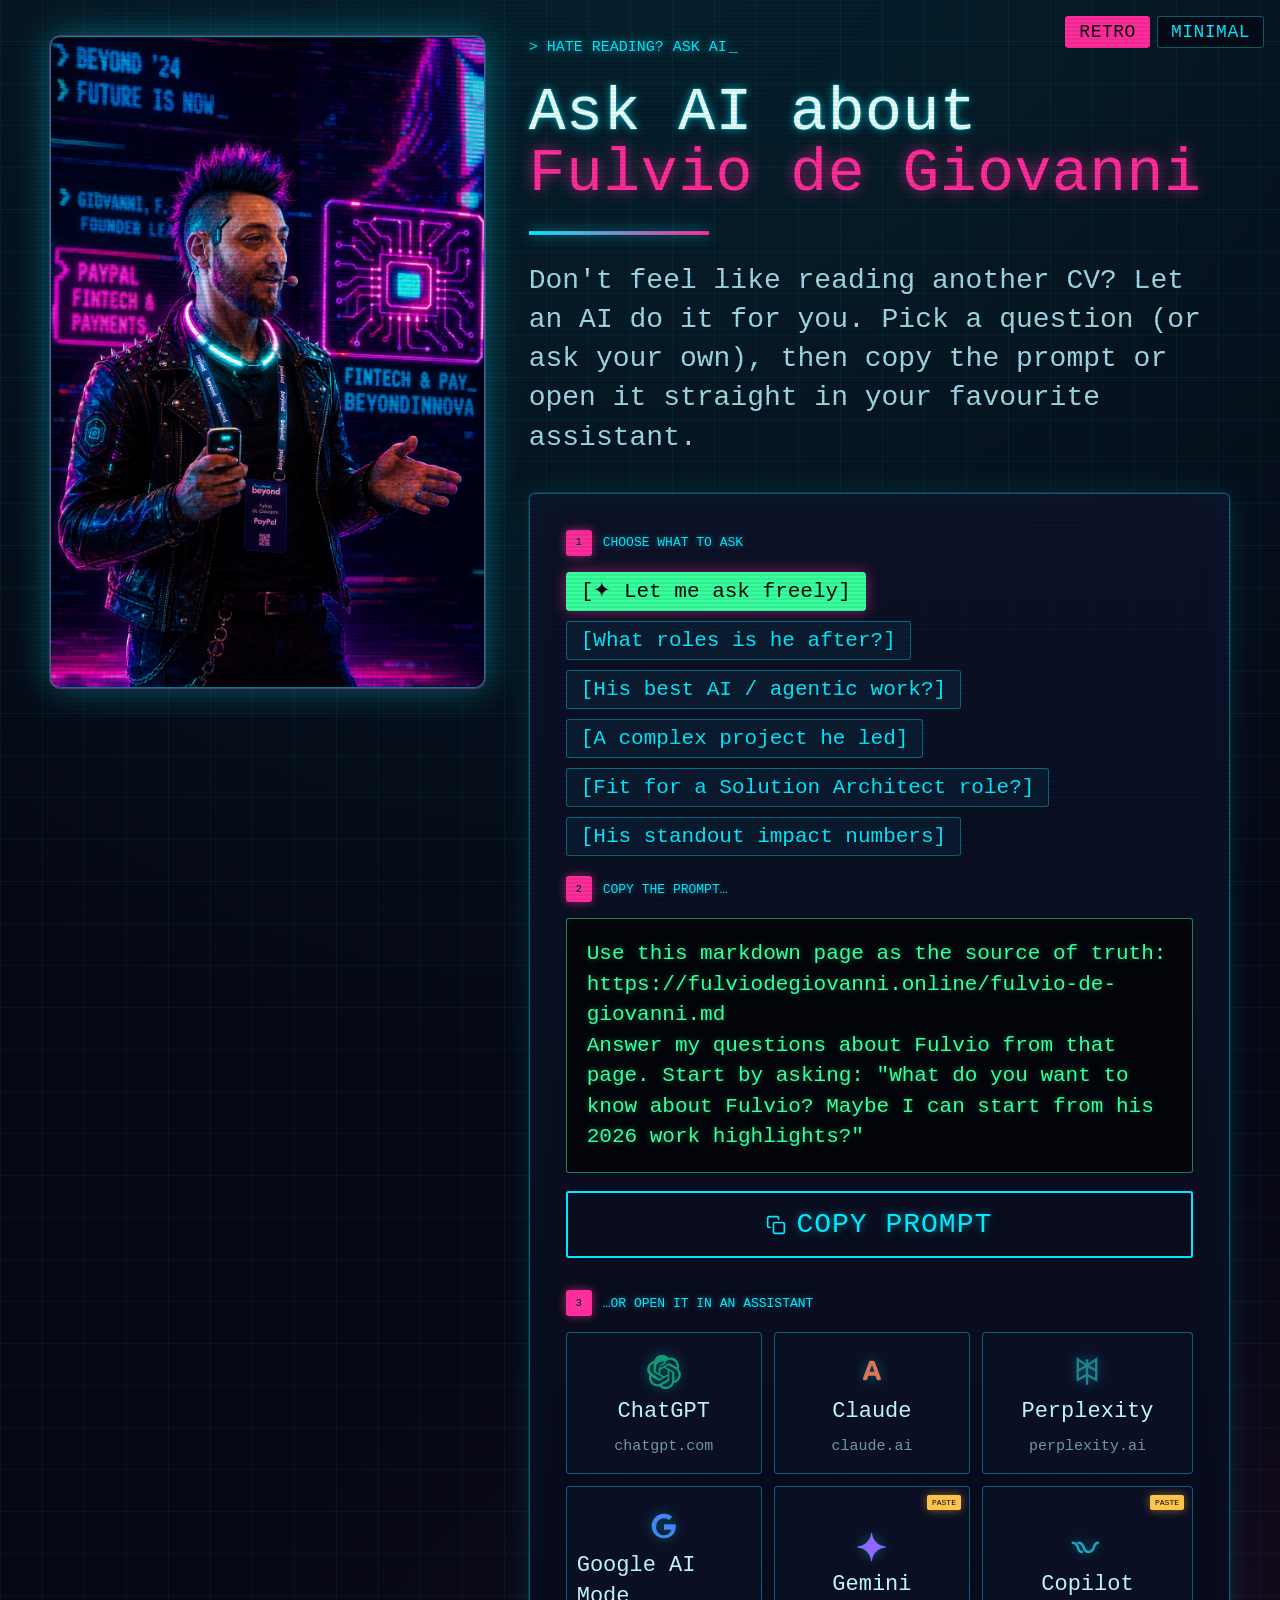
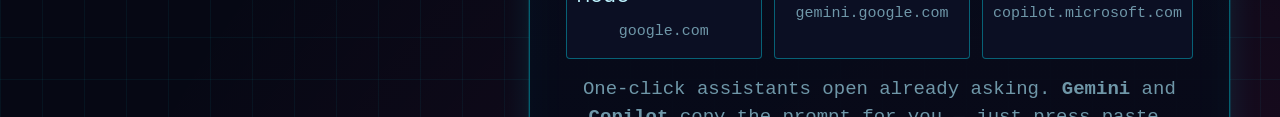
==== commit d28bb024: "Add files via upload" ====
--- a/index.html
+++ b/index.html
@@ -9,14 +9,14 @@
 <meta property="og:title" content="Ask AI about Fulvio de Giovanni" />
 <meta property="og:description" content="Hate reading CVs? Open it in ChatGPT, Claude, Perplexity or Google AI Mode and ask anything about Fulvio." />
 <meta property="og:type" content="website" />
-<meta property="og:url" content="https://fulviodeg.github.io/ask-ai-cv/" />
-<meta property="og:image" content="https://fulviodeg.github.io/ask-ai-cv/og.png" />
+<meta property="og:url" content="https://fulviodegiovanni.online/" />
+<meta property="og:image" content="https://fulviodegiovanni.online/og.png" />
 <meta property="og:image:width" content="1200" />
 <meta property="og:image:height" content="630" />
 <meta name="twitter:card" content="summary_large_image" />
 <meta name="twitter:title" content="Ask AI about Fulvio de Giovanni" />
 <meta name="twitter:description" content="Open it in your favourite AI and ask anything about Fulvio." />
-<meta name="twitter:image" content="https://fulviodeg.github.io/ask-ai-cv/og.png" />
+<meta name="twitter:image" content="https://fulviodegiovanni.online/og.png" />
 
 <!-- ░░ GRAPHICS LIVE IN A SEPARATE STYLESHEET ░░
      Default theme below. To change the look, swap the href to another theme file
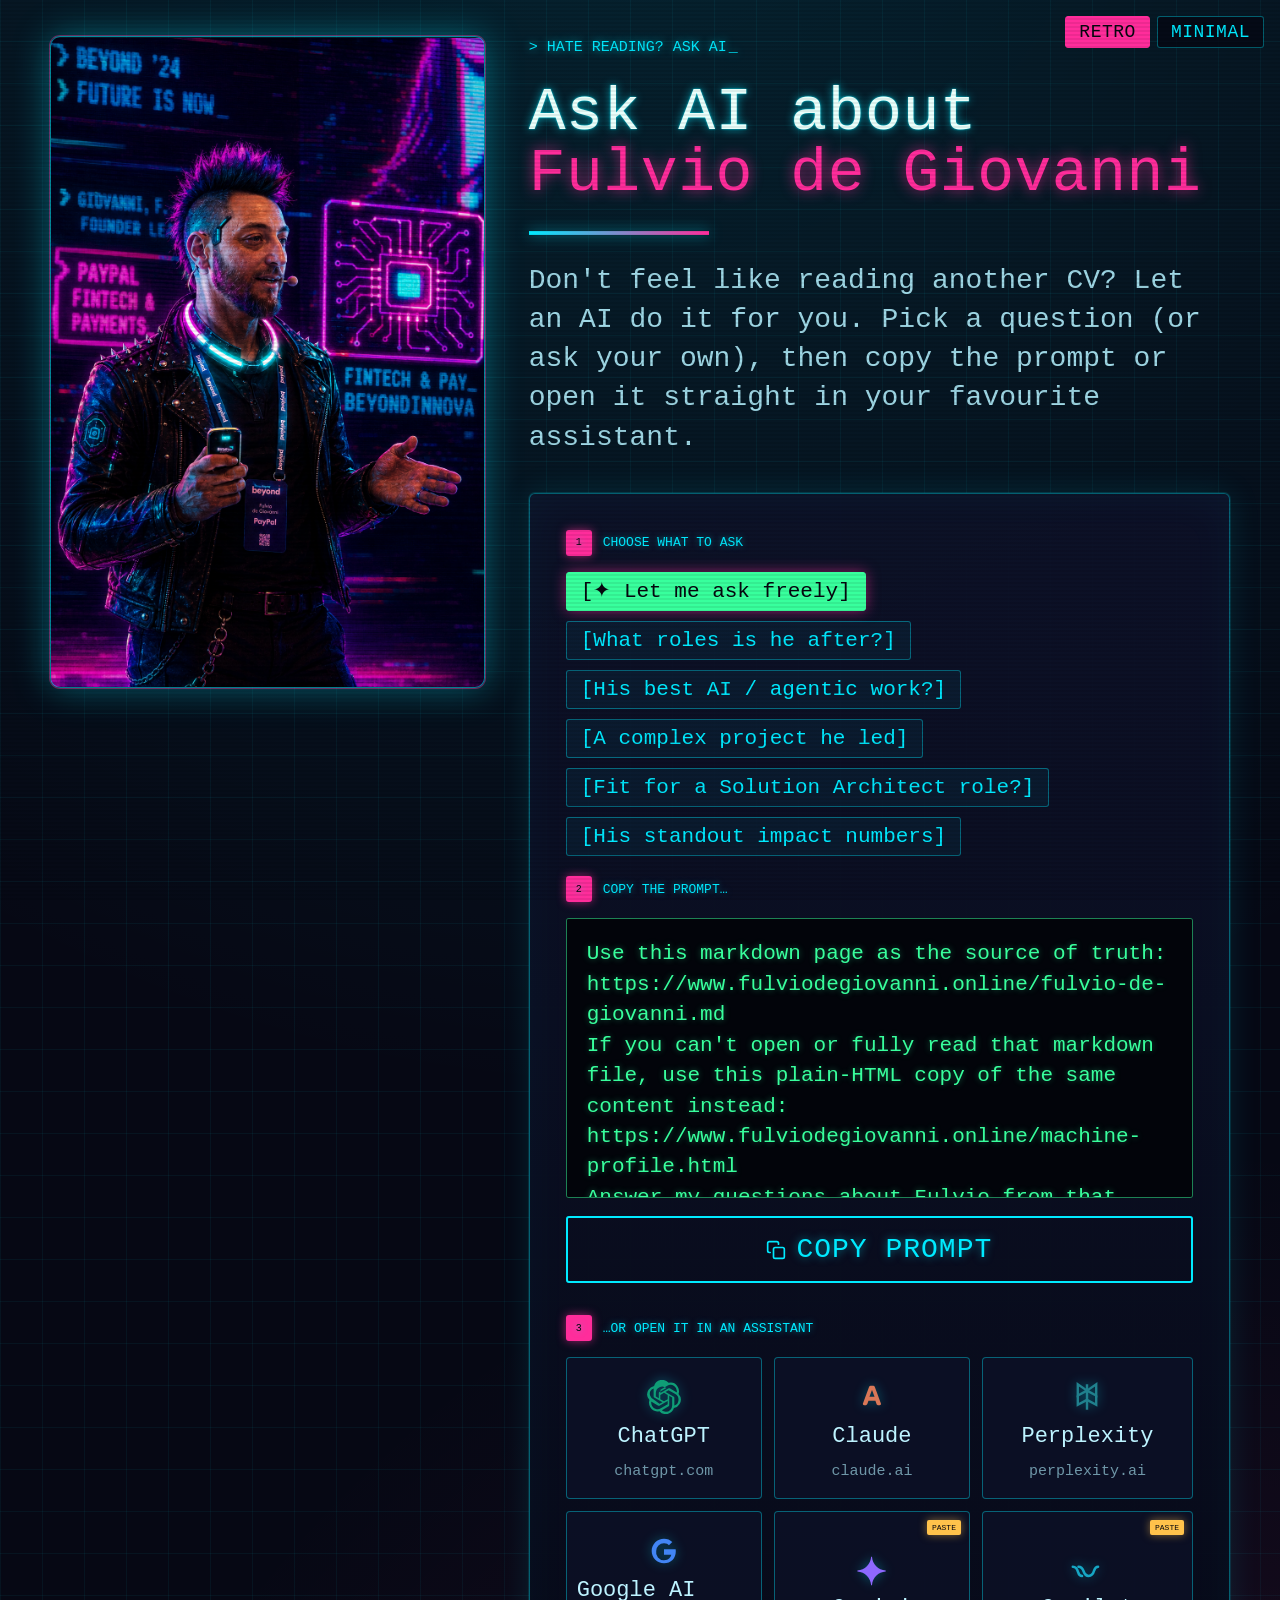
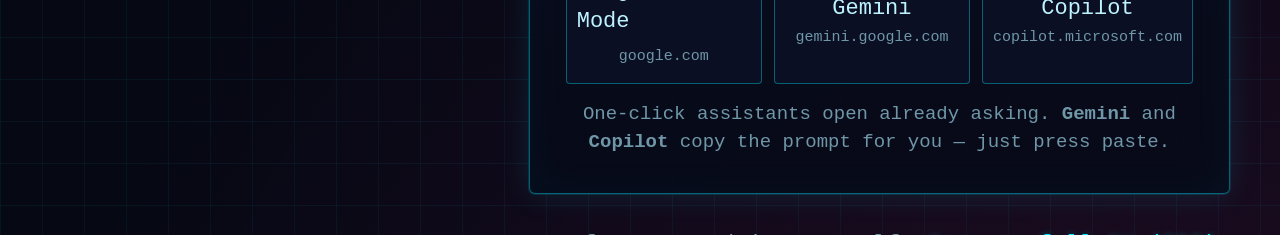
==== commit f1b8855d: "Add files via upload Add machine-readable layer for AI agents" ====
--- a/index.html
+++ b/index.html
@@ -9,14 +9,77 @@
 <meta property="og:title" content="Ask AI about Fulvio de Giovanni" />
 <meta property="og:description" content="Hate reading CVs? Open it in ChatGPT, Claude, Perplexity or Google AI Mode and ask anything about Fulvio." />
 <meta property="og:type" content="website" />
-<meta property="og:url" content="https://fulviodegiovanni.online/" />
-<meta property="og:image" content="https://fulviodegiovanni.online/og.png" />
+<meta property="og:url" content="https://www.fulviodegiovanni.online/" />
+<meta property="og:image" content="https://www.fulviodegiovanni.online/og.png" />
 <meta property="og:image:width" content="1200" />
 <meta property="og:image:height" content="630" />
 <meta name="twitter:card" content="summary_large_image" />
 <meta name="twitter:title" content="Ask AI about Fulvio de Giovanni" />
 <meta name="twitter:description" content="Open it in your favourite AI and ask anything about Fulvio." />
-<meta name="twitter:image" content="https://fulviodegiovanni.online/og.png" />
+<meta name="twitter:image" content="https://www.fulviodegiovanni.online/og.png" />
+
+<!-- ░░ MACHINE-READABLE SIGNALS ░░
+     Tell agents where the real content is, without relying on them reading the page.
+     - /llms.txt is the emerging convention: an agent looks for it on its own.
+     - rel=alternate declares the Markdown profile as another representation of this site.
+     - the JSON-LD block below identifies Fulvio to crawlers that don't read prose. -->
+<link rel="alternate" type="text/markdown" href="https://www.fulviodegiovanni.online/fulvio-de-giovanni.md" title="Fulvio de Giovanni — machine-readable profile (Markdown)" />
+<link rel="alternate" type="text/html" href="https://www.fulviodegiovanni.online/machine-profile.html" title="Fulvio de Giovanni — machine-readable profile (plain HTML)" />
+<link rel="alternate" type="text/plain" href="https://www.fulviodegiovanni.online/llms.txt" title="llms.txt — index for AI agents" />
+<script type="application/ld+json">
+{
+  "@context": "https://schema.org",
+  "@type": "ProfilePage",
+  "url": "https://www.fulviodegiovanni.online/",
+  "name": "Ask AI about Fulvio de Giovanni",
+  "mainEntity": {
+    "@type": "Person",
+    "name": "Fulvio de Giovanni",
+    "givenName": "Fulvio",
+    "familyName": "de Giovanni",
+    "jobTitle": "Senior Manager – Strategic Partner Solutions",
+    "description": "Solution architect working at the intersection of enterprise AI, agentic commerce and payments. Authored the solution design for the UK's first agentic commerce platform (Money20/20, June 2026).",
+    "email": "mailto:fulviodegiovanni@gmail.com",
+    "url": "https://www.fulviodegiovanni.online/",
+    "worksFor": { "@type": "Organization", "name": "PayPal", "url": "https://www.paypal.com/" },
+    "address": { "@type": "PostalAddress", "addressLocality": "Milan", "addressCountry": "IT" },
+    "alumniOf": { "@type": "CollegeOrUniversity", "name": "Università degli Studi di Napoli Federico II" },
+    "knowsLanguage": ["it", "en"],
+    "knowsAbout": [
+      "Solution architecture",
+      "Agentic commerce",
+      "Enterprise AI deployment",
+      "Payments and API integration",
+      "Model Context Protocol (MCP)",
+      "Partner solution engineering",
+      "Pre-sales solution engineering"
+    ],
+    "sameAs": [
+      "https://www.linkedin.com/in/fulviodeg/"
+    ],
+    "subjectOf": [
+      {
+        "@type": "DigitalDocument",
+        "name": "Fulvio de Giovanni — Professional Knowledge Base (Markdown, canonical)",
+        "url": "https://www.fulviodegiovanni.online/fulvio-de-giovanni.md",
+        "encodingFormat": "text/markdown"
+      },
+      {
+        "@type": "DigitalDocument",
+        "name": "Fulvio de Giovanni — Professional Knowledge Base (plain HTML mirror)",
+        "url": "https://www.fulviodegiovanni.online/machine-profile.html",
+        "encodingFormat": "text/html"
+      },
+      {
+        "@type": "DigitalDocument",
+        "name": "Fulvio de Giovanni — CV",
+        "url": "https://www.fulviodegiovanni.online/Fulvio-de-Giovanni-CV.pdf",
+        "encodingFormat": "application/pdf"
+      }
+    ]
+  }
+}
+</script>
 
 <!-- ░░ GRAPHICS LIVE IN A SEPARATE STYLESHEET ░░
      Default theme below. To change the look, swap the href to another theme file
@@ -53,7 +116,7 @@
       <p class="hint">One-click assistants open already asking. <b>Gemini</b> and <b>Copilot</b> copy the prompt for you — just press paste.</p>
     </section>
 
-    <p class="meta">Prefer to read it yourself? <a id="cvLink" href="#" target="_blank" rel="noopener">Open my full CV (PDF)</a> · <a href="https://www.linkedin.com/in/fulviodeg/" target="_blank" rel="noopener">LinkedIn</a></p>
+    <p class="meta">Prefer to read it yourself? <a id="cvLink" href="#" target="_blank" rel="noopener">Open my full CV (PDF)</a> · <a href="https://www.linkedin.com/in/fulviodeg/" target="_blank" rel="noopener">LinkedIn</a> · <a href="machine-profile.html" target="_blank" rel="noopener">Machine-readable profile</a></p>
 
     <p class="foot">
       Fulvio de Giovanni — Solution Architect · AI &amp; Agentic Commerce · Strategic Partner Integrations<br/>
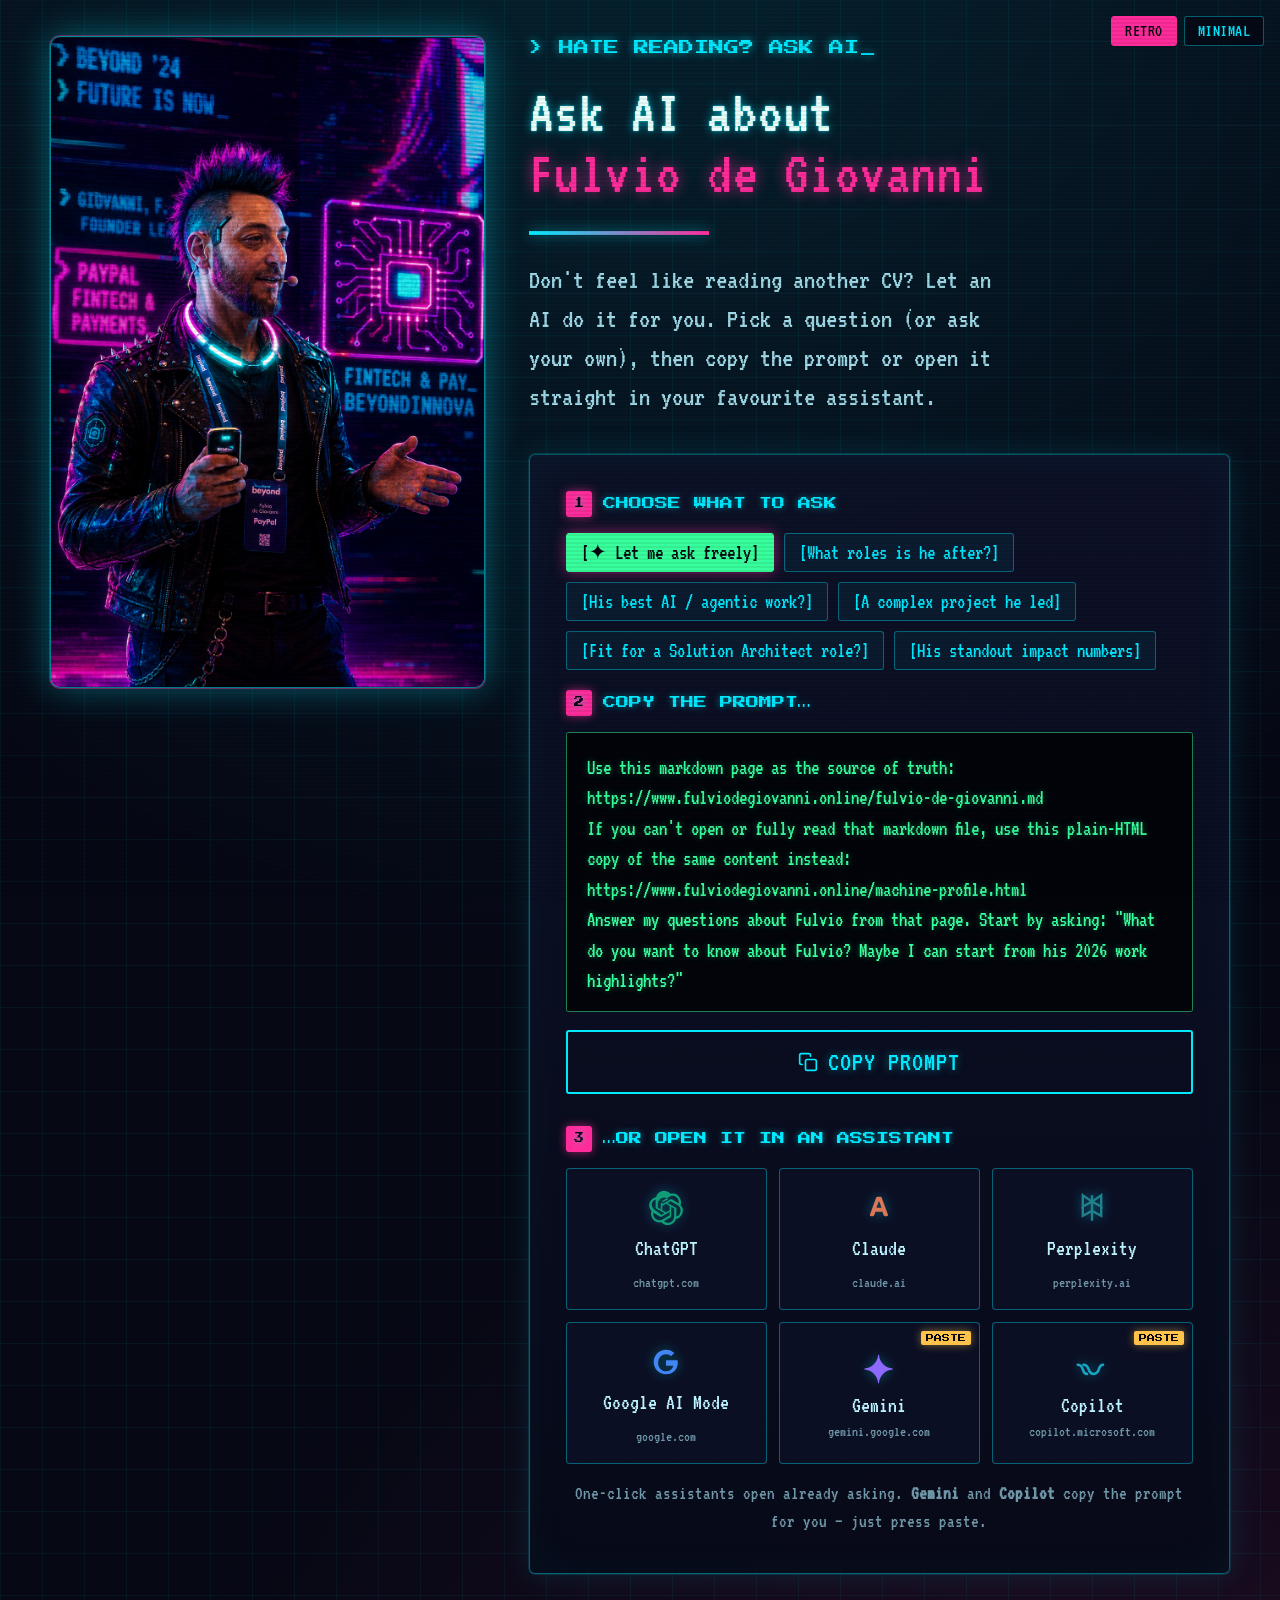
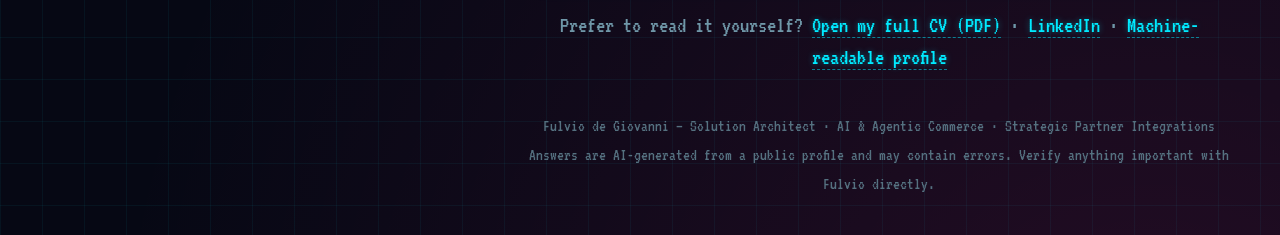
==== commit d33b83a7: "Update index.html pointing to the lasted CV" ====
--- a/index.html
+++ b/index.html
@@ -73,7 +73,7 @@
       {
         "@type": "DigitalDocument",
         "name": "Fulvio de Giovanni — CV",
-        "url": "https://www.fulviodegiovanni.online/Fulvio-de-Giovanni-CV.pdf",
+        "url": "https://www.fulviodegiovanni.online/Fulvio_de_Giovanni-CV.pdf",
         "encodingFormat": "application/pdf"
       }
     ]
